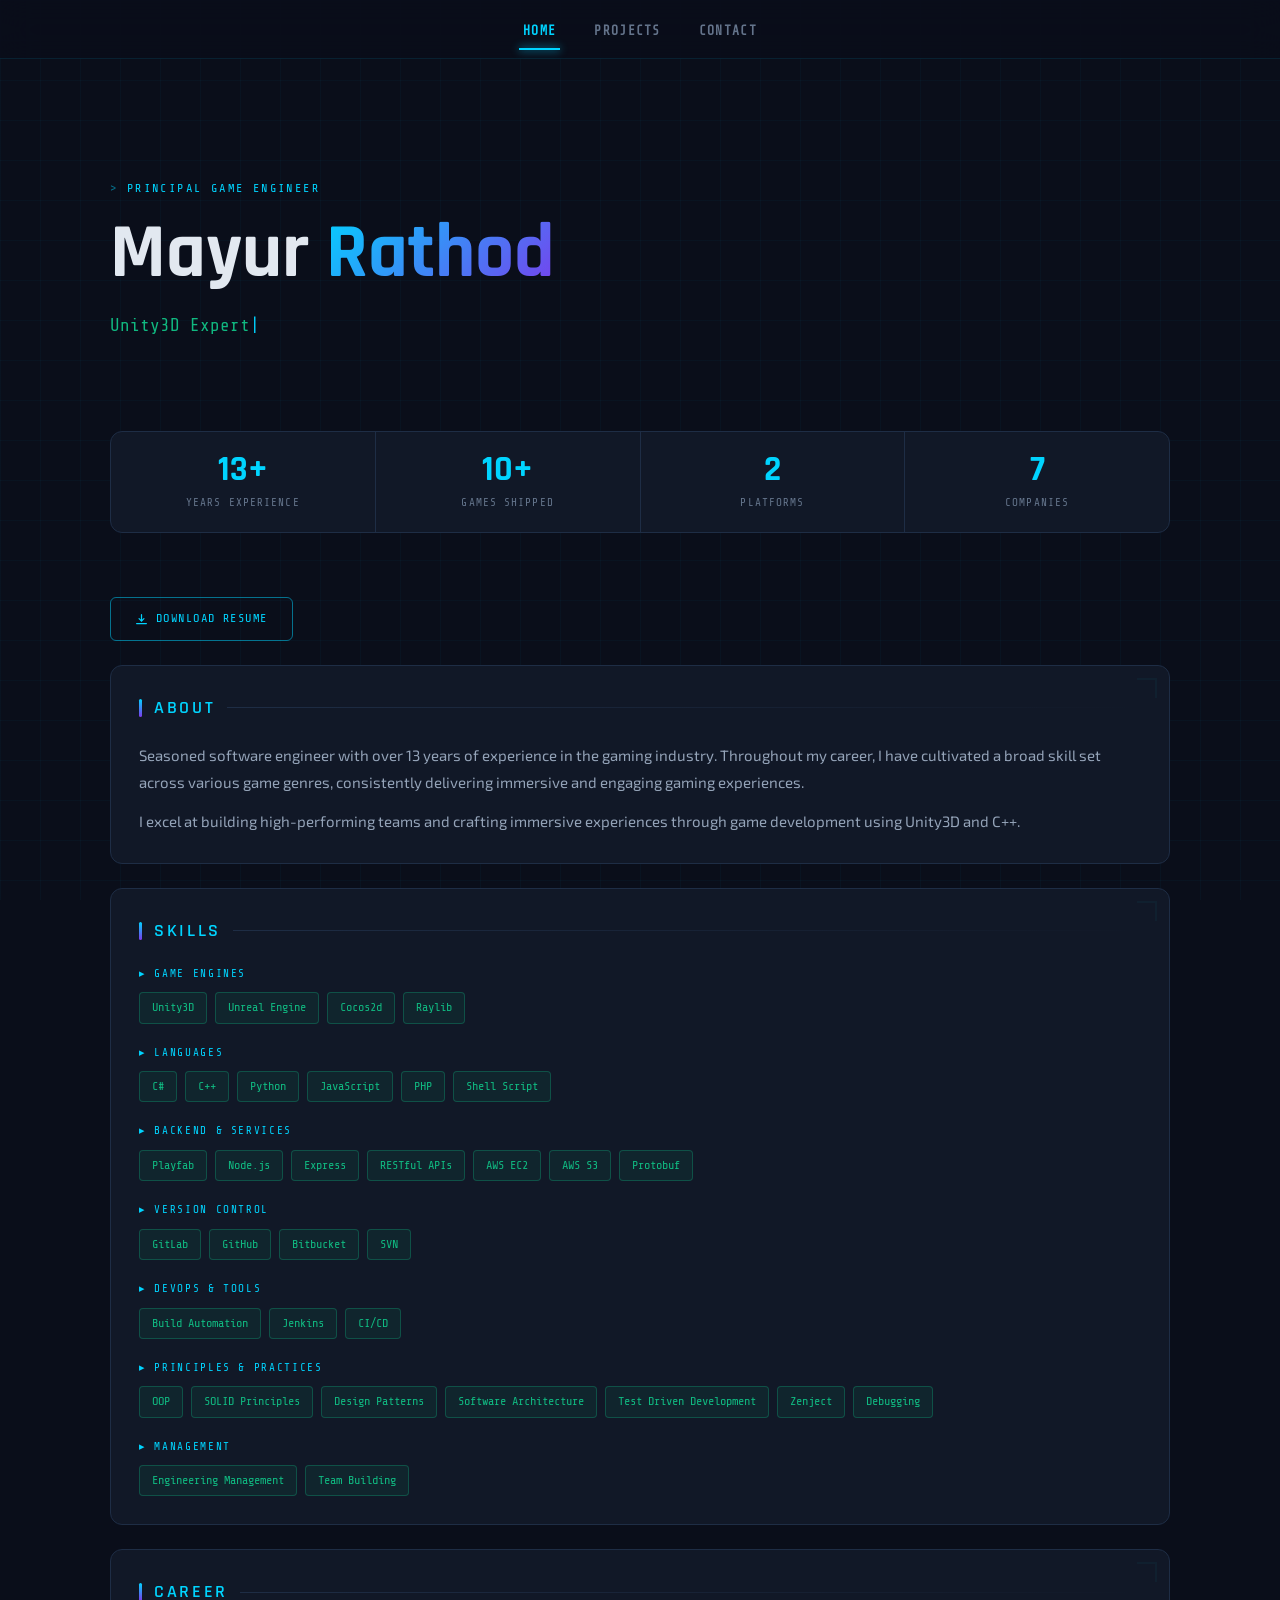
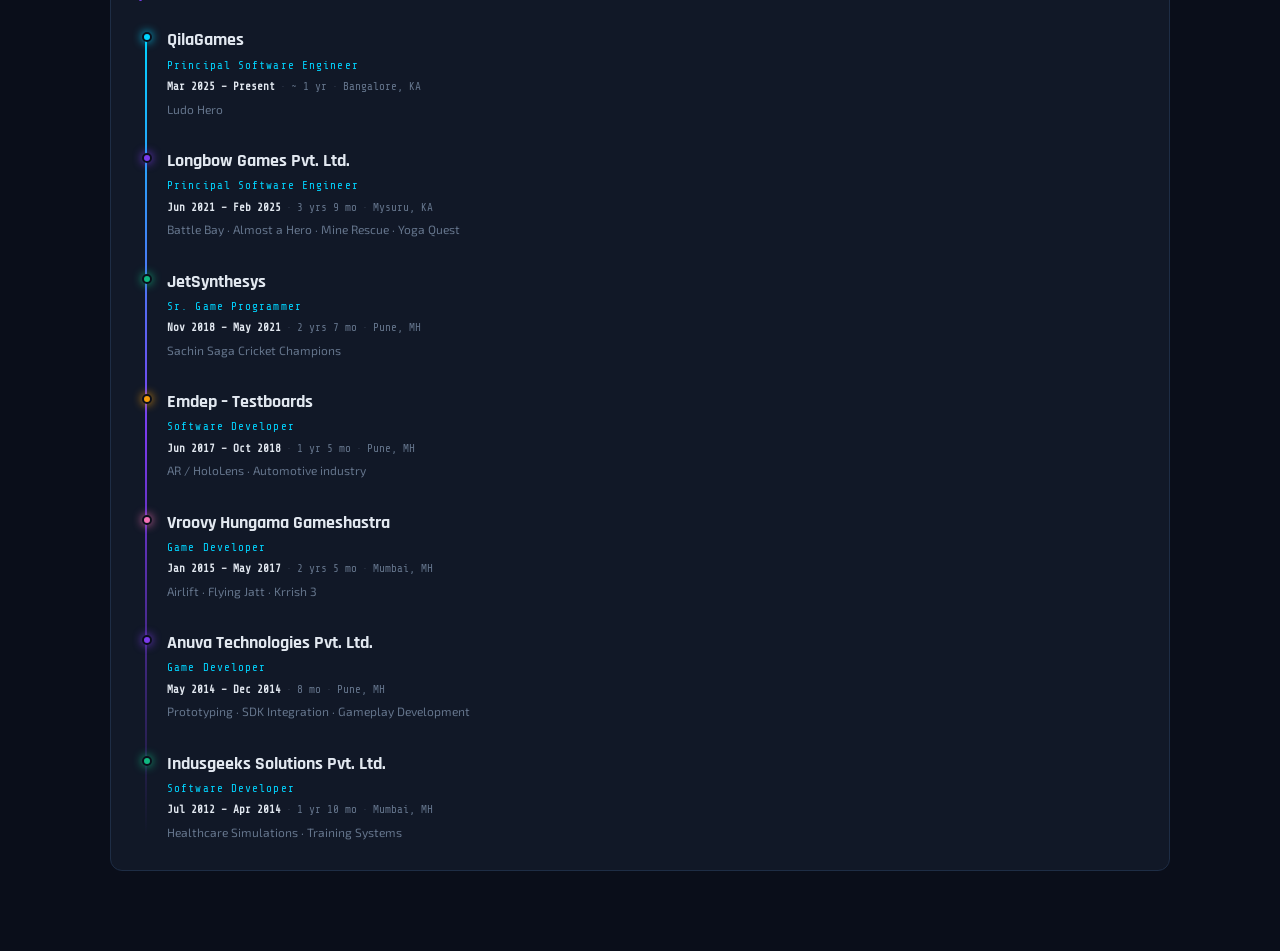
==== index.html @ dce6dfd7 "themes and data refactoring" ====
<!DOCTYPE html>
<html lang="en" data-theme="cyber">
<head>
  <meta charset="UTF-8" />
  <meta name="viewport" content="width=device-width, initial-scale=1.0"/>
  <title>Mayur Rathod | Principal Game Engineer</title>
  <link href="https://fonts.googleapis.com/css2?family=Share+Tech+Mono&family=Rajdhani:wght@400;500;600;700&family=Exo+2:wght@300;400;600&display=swap" rel="stylesheet">
  <link rel="stylesheet" href="fonts.css">
  <link rel="stylesheet" href="theme.css">
  <script>
    (function(){
      var t=localStorage.getItem('portfolio-theme')||'cyber';
      document.documentElement.setAttribute('data-theme',t);
    })();
  </script>

  <style>

    * { margin: 0; padding: 0; box-sizing: border-box; }

    body {
      font-family: var(--font-body);
      background: var(--bg);
      color: var(--text);
      line-height: 1.6;
      overflow-x: hidden;
    }

    /* GRID BACKGROUND */
    body::before {
      content: '';
      position: fixed;
      inset: 0;
      background-image:
        linear-gradient(rgba(0,212,255,0.03) 1px, transparent 1px),
        linear-gradient(90deg, rgba(0,212,255,0.03) 1px, transparent 1px);
      background-size: 40px 40px;
      pointer-events: none;
      z-index: 0;
    }

    /* NAVBAR */
    nav {
      display: flex;
      justify-content: center;
      align-items: center;
      padding: 16px 0;
      position: sticky;
      top: 0;
      z-index: 100;
      background: rgba(10, 14, 26, 0.85);
      backdrop-filter: blur(16px);
      -webkit-backdrop-filter: blur(16px);
      border-bottom: 1px solid rgba(0, 212, 255, 0.1);
    }

    nav ul {
      display: flex;
      gap: 30px;
      list-style: none;
      padding: 0;
      margin: 0;
    }

    nav a {
      position: relative;
      text-decoration: none;
      color: var(--muted);
      font-size: 13px;
      font-weight: 600;
      letter-spacing: 0.1em;
      text-transform: uppercase;
      padding: 6px 4px;
      font-family: var(--font-mono);
      transition: color 0.3s ease;
    }

    nav a::after {
      content: "";
      position: absolute;
      left: 0;
      bottom: -6px;
      width: 0%;
      height: 2px;
      background: var(--accent);
      box-shadow: 0 0 8px var(--accent);
      transition: width 0.3s ease;
    }

    nav a:hover::after, nav a.active::after { width: 100%; }
    nav a:hover, nav a.active { color: var(--accent); }

    /* CONTAINER */
    .container {
      max-width: 1100px;
      margin: auto;
      padding: 40px 20px 80px;
      position: relative;
      z-index: 1;
    }

    /* HERO */
    .hero {
      padding: 80px 0 20px;
    }

    .hero-tag {
      font-family: var(--font-mono);
      font-size: 12px;
      color: var(--accent);
      letter-spacing: 0.2em;
      text-transform: uppercase;
      margin-bottom: 16px;
      opacity: 0;
      animation: fadeUp 0.6s ease forwards 0.2s;
    }

    .hero-tag::before { content: '> '; opacity: 0.5; }

    .hero h1 {
      font-family: var(--font-display);
      font-size: clamp(2.8rem, 6vw, 5rem);
      font-weight: 700;
      line-height: 1.05;
      margin-bottom: 16px;
      opacity: 0;
      animation: fadeUp 0.6s ease forwards 0.4s;
    }

    .hero h1 span {
      background: linear-gradient(135deg, var(--accent), var(--accent2));
      -webkit-background-clip: text;
      -webkit-text-fill-color: transparent;
      background-clip: text;
    }

    .typing-container {
      font-family: var(--font-mono);
      font-size: 1.1rem;
      color: var(--accent3);
      margin-bottom: 32px;
      height: 28px;
      opacity: 0;
      animation: fadeUp 0.6s ease forwards 0.6s;
    }

    .typing-text::after {
      content: '|';
      animation: blink 0.7s infinite;
      color: var(--accent);
    }

    @keyframes blink { 0%,100%{opacity:1} 50%{opacity:0} }

    /* STATS ROW */
    .stats {
      display: flex;
      margin: 40px 0;
      opacity: 0;
      animation: fadeUp 0.6s ease forwards 0.8s;
      border: 1px solid var(--card-border);
      border-radius: 12px;
      overflow: hidden;
      background: var(--card);
    }

    .stat {
      flex: 1;
      padding: 20px 24px;
      text-align: center;
      border-right: 1px solid var(--card-border);
      transition: background 0.3s;
    }

    .stat:last-child { border-right: none; }
    .stat:hover { background: rgba(0,212,255,0.05); }

    .stat-number {
      font-family: var(--font-display);
      font-size: 2.2rem;
      font-weight: 700;
      color: var(--accent);
      line-height: 1;
      display: block;
    }

    .stat-label {
      font-size: 11px;
      color: var(--muted);
      text-transform: uppercase;
      letter-spacing: 0.1em;
      margin-top: 4px;
      font-family: var(--font-mono);
    }

    /* SECTION TITLE */
    .section-title {
      font-family: var(--font-display);
      font-size: 1.1rem;
      font-weight: 600;
      color: var(--accent);
      text-transform: uppercase;
      letter-spacing: 0.15em;
      margin-bottom: 20px;
      display: flex;
      align-items: center;
      gap: 12px;
    }

    .section-title::before {
      content: '';
      width: 3px;
      height: 18px;
      background: linear-gradient(to bottom, var(--accent), var(--accent2));
      border-radius: 2px;
      flex-shrink: 0;
    }

    .section-title::after {
      content: '';
      flex: 1;
      height: 1px;
      background: linear-gradient(to right, var(--card-border), transparent);
    }

    /* CARD */
    .card {
      background: var(--card);
      border: 1px solid var(--card-border);
      border-radius: 12px;
      padding: 28px;
      margin-top: 24px;
      position: relative;
      overflow: hidden;
      transition: border-color 0.3s, transform 0.3s;
      opacity: 0;
      animation: fadeUp 0.5s ease forwards;
    }

    .card:nth-child(1) { animation-delay: 0.9s; }
    .card:nth-child(2) { animation-delay: 1.0s; }
    .card:nth-child(3) { animation-delay: 1.1s; }
    .card:nth-child(4) { animation-delay: 1.2s; }

    .card::before {
      content: '';
      position: absolute;
      top: 0; left: 0; right: 0;
      height: 2px;
      background: linear-gradient(to right, var(--accent), var(--accent2), transparent);
      opacity: 0;
      transition: opacity 0.3s;
    }

    .card:hover { border-color: rgba(0,212,255,0.3); transform: translateY(-2px); }
    .card:hover::before { opacity: 1; }

    .card p { color: #94a3b8; font-size: 15px; line-height: 1.8; }
    .card p + p { margin-top: 12px; }

    /* CORNER DECORATION */
    .card-corner {
      position: absolute;
      top: 12px; right: 12px;
      width: 20px; height: 20px;
      border-top: 2px solid rgba(0,212,255,0.2);
      border-right: 2px solid rgba(0,212,255,0.2);
    }

    /* SKILL TAGS */
    .skill-group { margin-bottom: 20px; }
    .skill-group:last-child { margin-bottom: 0; }

    .skill-group-label {
      font-family: var(--font-mono);
      font-size: 11px;
      color: var(--accent);
      text-transform: uppercase;
      letter-spacing: 0.15em;
      margin-bottom: 10px;
    }

    .tags { display: flex; flex-wrap: wrap; gap: 8px; }

    .tag {
      font-family: var(--font-mono);
      font-size: 12px;
      padding: 5px 12px;
      border-radius: 4px;
      border: 1px solid;
      transition: all 0.2s;
      cursor: default;
    }

    .tag-engine, .tag-lang, .tag-backend, .tag-tool, .tag-mgmt {
      color: var(--accent3);
      border-color: color-mix(in srgb, var(--accent3) 30%, transparent);
      background: color-mix(in srgb, var(--accent3) 8%, transparent);
    }

    .tag-engine:hover, .tag-lang:hover, .tag-backend:hover, .tag-tool:hover, .tag-mgmt:hover {
      background: color-mix(in srgb, var(--accent3) 16%, transparent);
      box-shadow: 0 0 12px color-mix(in srgb, var(--accent3) 25%, transparent);
    }

    /* TIMELINE */
    .timeline { position: relative; padding-left: 28px; }

    .timeline::before {
      content: '';
      position: absolute;
      left: 6px; top: 8px; bottom: 8px;
      width: 2px;
      background: linear-gradient(to bottom, var(--accent), var(--accent2), transparent);
    }

    .timeline-item { position: relative; margin-bottom: 28px; }
    .timeline-item:last-child { margin-bottom: 0; }

    .timeline-dot {
      position: absolute;
      left: -25px; top: 6px;
      width: 10px; height: 10px;
      border-radius: 50%;
      background: var(--accent);
      box-shadow: 0 0 10px var(--accent);
      border: 2px solid var(--bg);
    }

    .timeline-item:nth-child(2) .timeline-dot { background: var(--accent2); box-shadow: 0 0 10px var(--accent2); }
    .timeline-item:nth-child(3) .timeline-dot { background: var(--accent3); box-shadow: 0 0 10px var(--accent3); }
    .timeline-item:nth-child(4) .timeline-dot { background: #f59e0b;        box-shadow: 0 0 10px #f59e0b; }
    .timeline-item:nth-child(5) .timeline-dot { background: #f472b6;        box-shadow: 0 0 10px #f472b6; }
    .timeline-item:nth-child(6) .timeline-dot { background: var(--accent2); box-shadow: 0 0 10px var(--accent2); }
    .timeline-item:nth-child(7) .timeline-dot { background: var(--accent3); box-shadow: 0 0 10px var(--accent3); }

    .timeline-company { font-family: var(--font-display); font-size: 1.1rem; font-weight: 700; color: var(--text); }
    .timeline-role    { font-family: var(--font-mono); font-size: 11px; color: var(--accent); letter-spacing: 0.1em; margin-top: 2px; }
    .timeline-period  { font-size: 12px; color: var(--muted); margin-top: 4px; }
    .timeline-meta    { display: flex; align-items: center; flex-wrap: wrap; gap: 5px; margin-top: 4px; font-family: var(--font-mono); font-size: 11px; }
    .timeline-dates   { color: var(--text); font-weight: 600; }
    .timeline-sep     { color: var(--muted); opacity: 0.4; }
    .timeline-duration { color: var(--muted); }

    /* RESUME BUTTON */
    .btn-resume {
      display: inline-flex;
      align-items: center;
      gap: 8px;
      margin-top: 24px;
      padding: 11px 24px;
      background: transparent;
      border: 1px solid rgba(0,212,255,0.5);
      color: var(--accent);
      font-family: var(--font-mono);
      font-size: 12px;
      letter-spacing: 0.12em;
      text-transform: uppercase;
      text-decoration: none;
      border-radius: 6px;
      transition: background 0.25s, box-shadow 0.25s, border-color 0.25s;
      opacity: 0;
      animation: fadeUp 0.6s ease forwards 1s;
    }
    .btn-resume:hover {
      background: rgba(0,212,255,0.1);
      border-color: var(--accent);
      box-shadow: 0 0 18px rgba(0,212,255,0.2);
    }
    .btn-resume svg { width: 13px; height: 13px; flex-shrink: 0; }

    /* ANIMATIONS */
    @keyframes fadeUp {
      from { opacity: 0; transform: translateY(20px); }
      to   { opacity: 1; transform: translateY(0); }
    }

    @media (max-width: 600px) {
      .stats { flex-direction: column; }
      .stat { border-right: none; border-bottom: 1px solid var(--card-border); }
      .stat:last-child { border-bottom: none; }
    }
  </style>
</head>

<body>

<nav>
  <ul>
    <li><a href="/" class="active">Home</a></li>
    <li><a href="projects.html">Projects</a></li>
    <li><a href="contact.html">Contact</a></li>
  </ul>
</nav>

<div class="container">

  <div class="hero">
    <div class="hero-tag">Principal Game Engineer</div>
    <h1>Mayur <span>Rathod</span></h1>
    <div class="typing-container">
      <span class="typing-text" id="typing"></span>
    </div>
  </div>

  <div class="stats">
    <div class="stat">
      <span class="stat-number">13+</span>
      <span class="stat-label">Years Experience</span>
    </div>
    <div class="stat">
      <span class="stat-number">10+</span>
      <span class="stat-label">Games Shipped</span>
    </div>
    <div class="stat">
      <span class="stat-number">2</span>
      <span class="stat-label">Platforms</span>
    </div>
    <div class="stat">
      <span class="stat-number">7</span>
      <span class="stat-label">Companies</span>
    </div>
  </div><!-- /.stats -->

  <a href="/resume.pdf" download="Mayur_Rathod_Resume.pdf" class="btn-resume">
    <svg viewBox="0 0 16 16" fill="none" stroke="currentColor" stroke-width="1.5" stroke-linecap="round" stroke-linejoin="round">
      <path d="M8 2v8M5 7l3 3 3-3M2 13h12"/>
    </svg>
    Download Resume
  </a>

  <div class="card">
    <div class="card-corner"></div>
    <div class="section-title">About</div>
    <p>Seasoned software engineer with over 13 years of experience in the gaming industry. Throughout my career, I have cultivated a broad skill set across various game genres, consistently delivering immersive and engaging gaming experiences.</p>
    <p>I excel at building high-performing teams and crafting immersive experiences through game development using Unity3D and C++.</p>
  </div>

  <div class="card">
    <div class="card-corner"></div>
    <div class="section-title">Skills</div>

    <div class="skill-group">
      <div class="skill-group-label">▸ Game Engines</div>
      <div class="tags">
        <span class="tag tag-engine">Unity3D</span>
        <span class="tag tag-engine">Unreal Engine</span>
        <span class="tag tag-engine">Cocos2d</span>
        <span class="tag tag-engine">Raylib</span>
      </div>
    </div>

    <div class="skill-group">
      <div class="skill-group-label">▸ Languages</div>
      <div class="tags">
        <span class="tag tag-lang">C#</span>
        <span class="tag tag-lang">C++</span>
        <span class="tag tag-lang">Python</span>
        <span class="tag tag-lang">JavaScript</span>
        <span class="tag tag-lang">PHP</span>
        <span class="tag tag-lang">Shell Script</span>
      </div>
    </div>

    <div class="skill-group">
      <div class="skill-group-label">▸ Backend &amp; Services</div>
      <div class="tags">
        <span class="tag tag-backend">Playfab</span>
        <span class="tag tag-backend">Node.js</span>
        <span class="tag tag-backend">Express</span>
        <span class="tag tag-backend">RESTful APIs</span>
        <span class="tag tag-backend">AWS EC2</span>
        <span class="tag tag-backend">AWS S3</span>
        <span class="tag tag-backend">Protobuf</span>
      </div>
    </div>

    <div class="skill-group">
      <div class="skill-group-label">▸ Version Control</div>
      <div class="tags">
        <span class="tag tag-backend">GitLab</span>
        <span class="tag tag-backend">GitHub</span>
        <span class="tag tag-backend">Bitbucket</span>
        <span class="tag tag-backend">SVN</span>
      </div>
    </div>

    <div class="skill-group">
      <div class="skill-group-label">▸ DevOps &amp; Tools</div>
      <div class="tags">
        <span class="tag tag-tool">Build Automation</span>
        <span class="tag tag-tool">Jenkins</span>
        <span class="tag tag-tool">CI/CD</span>
      </div>
    </div>
    
    <div class="skill-group">
        <div class="skill-group-label">▸ Principles &amp; Practices</div>
        <div class="tags">
        <span class="tag tag-lang">OOP</span>
        <span class="tag tag-lang">SOLID Principles</span>
        <span class="tag tag-lang">Design Patterns</span>
        <span class="tag tag-lang">Software Architecture</span>
        <span class="tag tag-lang">Test Driven Development</span>
        <span class="tag tag-lang">Zenject</span>
        <span class="tag tag-lang">Debugging</span>
      </div>
    </div>

    <div class="skill-group">
      <div class="skill-group-label">▸ Management</div>
      <div class="tags">
        <span class="tag tag-mgmt">Engineering Management</span>
        <span class="tag tag-mgmt">Team Building</span>
      </div>
    </div>
  </div>

  <div class="card">
    <div class="card-corner"></div>
    <div class="section-title">Career</div>
    <div class="timeline">

      <div class="timeline-item">
        <div class="timeline-dot"></div>
        <div class="timeline-company">QilaGames</div>
        <div class="timeline-role">Principal Software Engineer</div>
        <div class="timeline-meta"><span class="timeline-dates">Mar 2025 – Present</span><span class="timeline-sep">·</span><span class="timeline-duration">~ 1 yr</span><span class="timeline-sep">·</span><span class="timeline-duration">Bangalore, KA</span></div>
        <div class="timeline-period">Ludo Hero</div>
      </div>

      <div class="timeline-item">
        <div class="timeline-dot"></div>
        <div class="timeline-company">Longbow Games Pvt. Ltd.</div>
        <div class="timeline-role">Principal Software Engineer</div>
        <div class="timeline-meta"><span class="timeline-dates">Jun 2021 – Feb 2025</span><span class="timeline-sep">·</span><span class="timeline-duration">3 yrs 9 mo</span><span class="timeline-sep">·</span><span class="timeline-duration">Mysuru, KA</span></div>
        <div class="timeline-period">Battle Bay · Almost a Hero · Mine Rescue · Yoga Quest</div>
      </div>

      <div class="timeline-item">
        <div class="timeline-dot"></div>
        <div class="timeline-company">JetSynthesys</div>
        <div class="timeline-role">Sr. Game Programmer</div>
        <div class="timeline-meta"><span class="timeline-dates">Nov 2018 – May 2021</span><span class="timeline-sep">·</span><span class="timeline-duration">2 yrs 7 mo</span><span class="timeline-sep">·</span><span class="timeline-duration">Pune, MH</span></div>
        <div class="timeline-period">Sachin Saga Cricket Champions</div>
      </div>

      <div class="timeline-item">
        <div class="timeline-dot"></div>
        <div class="timeline-company">Emdep – Testboards</div>
        <div class="timeline-role">Software Developer</div>
        <div class="timeline-meta"><span class="timeline-dates">Jun 2017 – Oct 2018</span><span class="timeline-sep">·</span><span class="timeline-duration">1 yr 5 mo</span><span class="timeline-sep">·</span><span class="timeline-duration">Pune, MH</span></div>
        <div class="timeline-period">AR / HoloLens · Automotive industry</div>
      </div>

      <div class="timeline-item">
        <div class="timeline-dot"></div>
        <div class="timeline-company">Vroovy Hungama Gameshastra</div>
        <div class="timeline-role">Game Developer</div>
        <div class="timeline-meta"><span class="timeline-dates">Jan 2015 – May 2017</span><span class="timeline-sep">·</span><span class="timeline-duration">2 yrs 5 mo</span><span class="timeline-sep">·</span><span class="timeline-duration">Mumbai, MH</span></div>
        <div class="timeline-period">Airlift · Flying Jatt · Krrish 3</div>
      </div>

      <div class="timeline-item">
        <div class="timeline-dot"></div>
        <div class="timeline-company">Anuva Technologies Pvt. Ltd.</div>
        <div class="timeline-role">Game Developer</div>
        <div class="timeline-meta"><span class="timeline-dates">May 2014 – Dec 2014</span><span class="timeline-sep">·</span><span class="timeline-duration">8 mo</span><span class="timeline-sep">·</span><span class="timeline-duration">Pune, MH</span></div>
        <div class="timeline-period">Prototyping · SDK Integration · Gameplay Development</div>
      </div>

      <div class="timeline-item">
        <div class="timeline-dot"></div>
        <div class="timeline-company">Indusgeeks Solutions Pvt. Ltd.</div>
        <div class="timeline-role">Software Developer</div>
        <div class="timeline-meta"><span class="timeline-dates">Jul 2012 – Apr 2014</span><span class="timeline-sep">·</span><span class="timeline-duration">1 yr 10 mo</span><span class="timeline-sep">·</span><span class="timeline-duration">Mumbai, MH</span></div>
        <div class="timeline-period">Healthcare Simulations · Training Systems</div>
      </div>

    </div>
  </div>

</div>

<script>
  const phrases = [
    'Unity3D Expert',
    'Principal Game Engineer',
    '13+ Years in Gaming',
    'Team Builder & Architect',
    'CI/CD & Build Automation',
  ];

  let pi = 0, ci = 0, deleting = false;
  const el = document.getElementById('typing');

  function type() {
    const word = phrases[pi];
    if (!deleting) {
      el.textContent = word.slice(0, ++ci);
      if (ci === word.length) { deleting = true; setTimeout(type, 1800); return; }
    } else {
      el.textContent = word.slice(0, --ci);
      if (ci === 0) { deleting = false; pi = (pi + 1) % phrases.length; }
    }
    setTimeout(type, deleting ? 40 : 80);
  }
  type();
</script>
<script src="theme.js"></script>
</body>
</html>
---- fonts.css ----
/* ============================================================
   FONTS.CSS — Single source of truth for all fonts
   To change font: update "active" to another font id below
   To add a new font: add a new @font-option block
   ============================================================ */

/* ── ACTIVE FONT — change this id to switch ── */
/* @active-font: scifi */

/* ============================================================
   FONT OPTIONS — parsed by theme.js for the font switcher
   Each block defines one font combo available in the previewer
   Format (all fields required):
     @font-option-format
     id:      unique key used in localStorage
     name:    label shown in the switcher
     import:  full Google Fonts URL
     body:    --font-body value
     display: --font-display value
     mono:    --font-mono value
     @font-option-format-end
   ============================================================ */

/* @font-option-start
   id:      scifi
   name:    Sci-Fi / Techy
   import:  https://fonts.googleapis.com/css2?family=Share+Tech+Mono&family=Rajdhani:wght@400;500;600;700&family=Exo+2:wght@300;400;600&display=swap
   body:    'Exo 2', sans-serif
   display: 'Rajdhani', sans-serif
   mono:    'Share Tech Mono', monospace
   @font-option-end */

/* @font-option-start
   id:      modern
   name:    Clean / Modern
   import:  https://fonts.googleapis.com/css2?family=Fira+Code&family=Syne:wght@400;700;800&family=DM+Sans:wght@300;400;500&display=swap
   body:    'DM Sans', sans-serif
   display: 'Syne', sans-serif
   mono:    'Fira Code', monospace
   @font-option-end */

/* @font-option-start
   id:      bold
   name:    Bold / Editorial
   import:  https://fonts.googleapis.com/css2?family=JetBrains+Mono&family=Bebas+Neue&family=Barlow:wght@300;400;500&display=swap
   body:    'Barlow', sans-serif
   display: 'Bebas Neue', sans-serif
   mono:    'JetBrains Mono', monospace
   @font-option-end */

/* @font-option-start
   id:      elegant
   name:    Elegant / Minimal
   import:  https://fonts.googleapis.com/css2?family=Space+Mono&family=Cormorant+Garamond:wght@400;600;700&family=Inter:wght@300;400;500&display=swap
   body:    'Inter', sans-serif
   display: 'Cormorant Garamond', serif
   mono:    'Space Mono', monospace
   @font-option-end */

/* @font-option-start
   id:      gamedev
   name:    Game Dev Pro
   import:  https://fonts.googleapis.com/css2?family=Oxanium:wght@400;600;700&family=Outfit:wght@300;400;500&family=IBM+Plex+Mono:wght@400;500&display=swap
   body:    'Outfit', sans-serif
   display: 'Oxanium', sans-serif
   mono:    'IBM Plex Mono', monospace
   @font-option-end */

/* ── Active font applied here (matches @active-font above) ── */
@import url('https://fonts.googleapis.com/css2?family=Share+Tech+Mono&family=Rajdhani:wght@400;500;600;700&family=Exo+2:wght@300;400;600&display=swap');

:root {
  --font-body:    'Exo 2', sans-serif;
  --font-display: 'Rajdhani', sans-serif;
  --font-mono:    'Share Tech Mono', monospace;
}

body {
  font-family: var(--font-body);
}
---- theme.css ----
/* ============================================================
   THEME.CSS — Shared styles + color themes for all pages
   Change theme via the ⬡ THEME button (bottom-right corner)
   or set data-theme on <html>:
   Options: "cyber" | "ember" | "forest" | "void" | "aurora"
   ============================================================ */

/* ── CYBER (default — blue/cyan) ── */
:root,
[data-theme="cyber"] {
  --bg:           #0a0e1a;
  --card:         #111827;
  --card-border:  #1e2d45;
  --accent:       #00d4ff;
  --accent2:      #7c3aed;
  --accent3:      #10b981;
  --text:         #e2e8f0;
  --muted:        #64748b;
  --grid-color:   rgba(0,212,255,0.03);
  --nav-bg:       rgba(10,14,26,0.85);
  --nav-border:   rgba(0,212,255,0.1);
  --tag-engine-color:    #00d4ff;  --tag-engine-border:  rgba(0,212,255,0.3);    --tag-engine-bg:      rgba(0,212,255,0.06);   --tag-engine-hover:  rgba(0,212,255,0.15);   --tag-engine-glow:   rgba(0,212,255,0.2);
  --tag-lang-color:      #a78bfa;  --tag-lang-border:    rgba(167,139,250,0.3);  --tag-lang-bg:        rgba(167,139,250,0.06); --tag-lang-hover:    rgba(167,139,250,0.15); --tag-lang-glow:     rgba(167,139,250,0.2);
  --tag-backend-color:   #10b981;  --tag-backend-border: rgba(16,185,129,0.3);   --tag-backend-bg:     rgba(16,185,129,0.06);  --tag-backend-hover: rgba(16,185,129,0.15);  --tag-backend-glow:  rgba(16,185,129,0.2);
  --tag-tool-color:      #f59e0b;  --tag-tool-border:    rgba(245,158,11,0.3);   --tag-tool-bg:        rgba(245,158,11,0.06);  --tag-tool-hover:    rgba(245,158,11,0.15);  --tag-tool-glow:     rgba(245,158,11,0.2);
  --tag-mgmt-color:      #f472b6;  --tag-mgmt-border:    rgba(244,114,182,0.3);  --tag-mgmt-bg:        rgba(244,114,182,0.06); --tag-mgmt-hover:    rgba(244,114,182,0.15); --tag-mgmt-glow:     rgba(244,114,182,0.2);
  --badge-platform-color: #10b981; --badge-platform-border: rgba(16,185,129,0.3);  --badge-platform-bg: rgba(16,185,129,0.06);
  --badge-role-color:     #a78bfa; --badge-role-border:     rgba(167,139,250,0.3); --badge-role-bg:     rgba(167,139,250,0.06);
  --badge-company-color:  #f59e0b; --badge-company-border:  rgba(245,158,11,0.3);  --badge-company-bg:  rgba(245,158,11,0.06);
  --contact-phone-color:  #10b981; --contact-phone-border: rgba(16,185,129,0.5);  --contact-phone-bg: rgba(16,185,129,0.1);  --contact-phone-border-icon: rgba(16,185,129,0.2);
  --contact-email-color:  #00d4ff; --contact-email-border: rgba(0,212,255,0.5);   --contact-email-bg: rgba(0,212,255,0.1);   --contact-email-border-icon: rgba(0,212,255,0.2);
  --contact-li-color:     #a78bfa; --contact-li-border:    rgba(124,58,237,0.5);  --contact-li-bg:    rgba(124,58,237,0.1);  --contact-li-border-icon:    rgba(124,58,237,0.2);
}

/* ── EMBER (orange/red) ── */
[data-theme="ember"] {
  --bg:           #0f0a08;
  --card:         #1a1008;
  --card-border:  #3d1f0a;
  --accent:       #ff6b2b;
  --accent2:      #e11d48;
  --accent3:      #f59e0b;
  --text:         #f1e8e0;
  --muted:        #7c5c48;
  --grid-color:   rgba(255,107,43,0.03);
  --nav-bg:       rgba(15,10,8,0.85);
  --nav-border:   rgba(255,107,43,0.1);
  --tag-engine-color:    #ff6b2b;  --tag-engine-border:  rgba(255,107,43,0.3);   --tag-engine-bg:      rgba(255,107,43,0.06);  --tag-engine-hover:  rgba(255,107,43,0.15);  --tag-engine-glow:   rgba(255,107,43,0.2);
  --tag-lang-color:      #fb923c;  --tag-lang-border:    rgba(251,146,60,0.3);   --tag-lang-bg:        rgba(251,146,60,0.06);  --tag-lang-hover:    rgba(251,146,60,0.15);  --tag-lang-glow:     rgba(251,146,60,0.2);
  --tag-backend-color:   #f59e0b;  --tag-backend-border: rgba(245,158,11,0.3);   --tag-backend-bg:     rgba(245,158,11,0.06);  --tag-backend-hover: rgba(245,158,11,0.15);  --tag-backend-glow:  rgba(245,158,11,0.2);
  --tag-tool-color:      #e11d48;  --tag-tool-border:    rgba(225,29,72,0.3);    --tag-tool-bg:        rgba(225,29,72,0.06);   --tag-tool-hover:    rgba(225,29,72,0.15);   --tag-tool-glow:     rgba(225,29,72,0.2);
  --tag-mgmt-color:      #fbbf24;  --tag-mgmt-border:    rgba(251,191,36,0.3);   --tag-mgmt-bg:        rgba(251,191,36,0.06);  --tag-mgmt-hover:    rgba(251,191,36,0.15);  --tag-mgmt-glow:     rgba(251,191,36,0.2);
  --badge-platform-color: #f59e0b; --badge-platform-border: rgba(245,158,11,0.3);  --badge-platform-bg: rgba(245,158,11,0.06);
  --badge-role-color:     #fb923c; --badge-role-border:     rgba(251,146,60,0.3);  --badge-role-bg:     rgba(251,146,60,0.06);
  --badge-company-color:  #ff6b2b; --badge-company-border:  rgba(255,107,43,0.3);  --badge-company-bg:  rgba(255,107,43,0.06);
  --contact-phone-color:  #f59e0b; --contact-phone-border: rgba(245,158,11,0.5);  --contact-phone-bg: rgba(245,158,11,0.1);  --contact-phone-border-icon: rgba(245,158,11,0.2);
  --contact-email-color:  #ff6b2b; --contact-email-border: rgba(255,107,43,0.5);  --contact-email-bg: rgba(255,107,43,0.1);  --contact-email-border-icon: rgba(255,107,43,0.2);
  --contact-li-color:     #e11d48; --contact-li-border:    rgba(225,29,72,0.5);   --contact-li-bg:    rgba(225,29,72,0.1);   --contact-li-border-icon:    rgba(225,29,72,0.2);
}

/* ── FOREST (green) ── */
[data-theme="forest"] {
  --bg:           #050f0a;
  --card:         #0a1a10;
  --card-border:  #0f3020;
  --accent:       #00ff88;
  --accent2:      #00b4d8;
  --accent3:      #a3e635;
  --text:         #e0f2e9;
  --muted:        #4a7c5f;
  --grid-color:   rgba(0,255,136,0.03);
  --nav-bg:       rgba(5,15,10,0.85);
  --nav-border:   rgba(0,255,136,0.1);
  --tag-engine-color:    #00ff88;  --tag-engine-border:  rgba(0,255,136,0.3);   --tag-engine-bg:      rgba(0,255,136,0.06);  --tag-engine-hover:  rgba(0,255,136,0.15);  --tag-engine-glow:   rgba(0,255,136,0.2);
  --tag-lang-color:      #00b4d8;  --tag-lang-border:    rgba(0,180,216,0.3);   --tag-lang-bg:        rgba(0,180,216,0.06);  --tag-lang-hover:    rgba(0,180,216,0.15);  --tag-lang-glow:     rgba(0,180,216,0.2);
  --tag-backend-color:   #a3e635;  --tag-backend-border: rgba(163,230,53,0.3);  --tag-backend-bg:     rgba(163,230,53,0.06); --tag-backend-hover: rgba(163,230,53,0.15); --tag-backend-glow:  rgba(163,230,53,0.2);
  --tag-tool-color:      #34d399;  --tag-tool-border:    rgba(52,211,153,0.3);  --tag-tool-bg:        rgba(52,211,153,0.06); --tag-tool-hover:    rgba(52,211,153,0.15); --tag-tool-glow:     rgba(52,211,153,0.2);
  --tag-mgmt-color:      #6ee7b7;  --tag-mgmt-border:    rgba(110,231,183,0.3); --tag-mgmt-bg:        rgba(110,231,183,0.06);--tag-mgmt-hover:    rgba(110,231,183,0.15);--tag-mgmt-glow:     rgba(110,231,183,0.2);
  --badge-platform-color: #a3e635; --badge-platform-border: rgba(163,230,53,0.3);  --badge-platform-bg: rgba(163,230,53,0.06);
  --badge-role-color:     #00b4d8; --badge-role-border:     rgba(0,180,216,0.3);   --badge-role-bg:     rgba(0,180,216,0.06);
  --badge-company-color:  #00ff88; --badge-company-border:  rgba(0,255,136,0.3);   --badge-company-bg:  rgba(0,255,136,0.06);
  --contact-phone-color:  #a3e635; --contact-phone-border: rgba(163,230,53,0.5);  --contact-phone-bg: rgba(163,230,53,0.1);  --contact-phone-border-icon: rgba(163,230,53,0.2);
  --contact-email-color:  #00ff88; --contact-email-border: rgba(0,255,136,0.5);   --contact-email-bg: rgba(0,255,136,0.1);   --contact-email-border-icon: rgba(0,255,136,0.2);
  --contact-li-color:     #00b4d8; --contact-li-border:    rgba(0,180,216,0.5);   --contact-li-bg:    rgba(0,180,216,0.1);   --contact-li-border-icon:    rgba(0,180,216,0.2);
}

/* ── VOID (purple/pink) ── */
[data-theme="void"] {
  --bg:           #08050f;
  --card:         #110a1f;
  --card-border:  #2a1550;
  --accent:       #a855f7;
  --accent2:      #ec4899;
  --accent3:      #818cf8;
  --text:         #ede9fe;
  --muted:        #6b4f8a;
  --grid-color:   rgba(168,85,247,0.03);
  --nav-bg:       rgba(8,5,15,0.85);
  --nav-border:   rgba(168,85,247,0.1);
  --tag-engine-color:    #a855f7;  --tag-engine-border:  rgba(168,85,247,0.3);  --tag-engine-bg:      rgba(168,85,247,0.06); --tag-engine-hover:  rgba(168,85,247,0.15); --tag-engine-glow:   rgba(168,85,247,0.2);
  --tag-lang-color:      #ec4899;  --tag-lang-border:    rgba(236,72,153,0.3);  --tag-lang-bg:        rgba(236,72,153,0.06); --tag-lang-hover:    rgba(236,72,153,0.15); --tag-lang-glow:     rgba(236,72,153,0.2);
  --tag-backend-color:   #818cf8;  --tag-backend-border: rgba(129,140,248,0.3); --tag-backend-bg:     rgba(129,140,248,0.06);--tag-backend-hover: rgba(129,140,248,0.15);--tag-backend-glow:  rgba(129,140,248,0.2);
  --tag-tool-color:      #c084fc;  --tag-tool-border:    rgba(192,132,252,0.3); --tag-tool-bg:        rgba(192,132,252,0.06);--tag-tool-hover:    rgba(192,132,252,0.15);--tag-tool-glow:     rgba(192,132,252,0.2);
  --tag-mgmt-color:      #f0abfc;  --tag-mgmt-border:    rgba(240,171,252,0.3); --tag-mgmt-bg:        rgba(240,171,252,0.06);--tag-mgmt-hover:    rgba(240,171,252,0.15);--tag-mgmt-glow:     rgba(240,171,252,0.2);
  --badge-platform-color: #818cf8; --badge-platform-border: rgba(129,140,248,0.3); --badge-platform-bg: rgba(129,140,248,0.06);
  --badge-role-color:     #ec4899; --badge-role-border:     rgba(236,72,153,0.3);  --badge-role-bg:     rgba(236,72,153,0.06);
  --badge-company-color:  #a855f7; --badge-company-border:  rgba(168,85,247,0.3);  --badge-company-bg:  rgba(168,85,247,0.06);
  --contact-phone-color:  #818cf8; --contact-phone-border: rgba(129,140,248,0.5); --contact-phone-bg: rgba(129,140,248,0.1); --contact-phone-border-icon: rgba(129,140,248,0.2);
  --contact-email-color:  #a855f7; --contact-email-border: rgba(168,85,247,0.5);  --contact-email-bg: rgba(168,85,247,0.1);  --contact-email-border-icon: rgba(168,85,247,0.2);
  --contact-li-color:     #ec4899; --contact-li-border:    rgba(236,72,153,0.5);  --contact-li-bg:    rgba(236,72,153,0.1);  --contact-li-border-icon:    rgba(236,72,153,0.2);
}

/* ── AURORA (teal/pink) ── */
[data-theme="aurora"] {
  --bg:           #050d12;
  --card:         #0a1520;
  --card-border:  #0f2535;
  --accent:       #2dd4bf;
  --accent2:      #f472b6;
  --accent3:      #34d399;
  --text:         #e0f7f4;
  --muted:        #3d6e6a;
  --grid-color:   rgba(45,212,191,0.03);
  --nav-bg:       rgba(5,13,18,0.85);
  --nav-border:   rgba(45,212,191,0.1);
  --tag-engine-color:    #2dd4bf;  --tag-engine-border:  rgba(45,212,191,0.3);  --tag-engine-bg:      rgba(45,212,191,0.06); --tag-engine-hover:  rgba(45,212,191,0.15); --tag-engine-glow:   rgba(45,212,191,0.2);
  --tag-lang-color:      #f472b6;  --tag-lang-border:    rgba(244,114,182,0.3); --tag-lang-bg:        rgba(244,114,182,0.06);--tag-lang-hover:    rgba(244,114,182,0.15);--tag-lang-glow:     rgba(244,114,182,0.2);
  --tag-backend-color:   #34d399;  --tag-backend-border: rgba(52,211,153,0.3);  --tag-backend-bg:     rgba(52,211,153,0.06); --tag-backend-hover: rgba(52,211,153,0.15); --tag-backend-glow:  rgba(52,211,153,0.2);
  --tag-tool-color:      #67e8f9;  --tag-tool-border:    rgba(103,232,249,0.3); --tag-tool-bg:        rgba(103,232,249,0.06);--tag-tool-hover:    rgba(103,232,249,0.15);--tag-tool-glow:     rgba(103,232,249,0.2);
  --tag-mgmt-color:      #a78bfa;  --tag-mgmt-border:    rgba(167,139,250,0.3); --tag-mgmt-bg:        rgba(167,139,250,0.06);--tag-mgmt-hover:    rgba(167,139,250,0.15);--tag-mgmt-glow:     rgba(167,139,250,0.2);
  --badge-platform-color: #34d399; --badge-platform-border: rgba(52,211,153,0.3);   --badge-platform-bg: rgba(52,211,153,0.06);
  --badge-role-color:     #f472b6; --badge-role-border:     rgba(244,114,182,0.3);  --badge-role-bg:     rgba(244,114,182,0.06);
  --badge-company-color:  #2dd4bf; --badge-company-border:  rgba(45,212,191,0.3);   --badge-company-bg:  rgba(45,212,191,0.06);
  --contact-phone-color:  #34d399; --contact-phone-border: rgba(52,211,153,0.5);   --contact-phone-bg: rgba(52,211,153,0.1);   --contact-phone-border-icon: rgba(52,211,153,0.2);
  --contact-email-color:  #2dd4bf; --contact-email-border: rgba(45,212,191,0.5);   --contact-email-bg: rgba(45,212,191,0.1);   --contact-email-border-icon: rgba(45,212,191,0.2);
  --contact-li-color:     #f472b6; --contact-li-border:    rgba(244,114,182,0.5);  --contact-li-bg:    rgba(244,114,182,0.1);  --contact-li-border-icon:    rgba(244,114,182,0.2);
}


/* ── NEON TOKYO (hot pink / cyan / yellow) ── */
[data-theme="tokyo"] {
  --bg:           #0d0d1a;
  --card:         #13131f;
  --card-border:  #2a1535;
  --accent:       #ff2d78;
  --accent2:      #00f5ff;
  --accent3:      #ffe600;
  --text:         #f0e6ff;
  --muted:        #6b5b7b;
  --grid-color:   rgba(255,45,120,0.03);
  --nav-bg:       rgba(13,13,26,0.85);
  --nav-border:   rgba(255,45,120,0.1);
  --tag-engine-color:    #ff2d78;  --tag-engine-border:  rgba(255,45,120,0.3);   --tag-engine-bg:      rgba(255,45,120,0.06);  --tag-engine-hover:  rgba(255,45,120,0.15);  --tag-engine-glow:   rgba(255,45,120,0.2);
  --tag-lang-color:      #00f5ff;  --tag-lang-border:    rgba(0,245,255,0.3);    --tag-lang-bg:        rgba(0,245,255,0.06);   --tag-lang-hover:    rgba(0,245,255,0.15);   --tag-lang-glow:     rgba(0,245,255,0.2);
  --tag-backend-color:   #ffe600;  --tag-backend-border: rgba(255,230,0,0.3);    --tag-backend-bg:     rgba(255,230,0,0.06);   --tag-backend-hover: rgba(255,230,0,0.15);   --tag-backend-glow:  rgba(255,230,0,0.2);
  --tag-tool-color:      #ff2d78;  --tag-tool-border:    rgba(255,45,120,0.25);  --tag-tool-bg:        rgba(255,45,120,0.05);  --tag-tool-hover:    rgba(255,45,120,0.12);  --tag-tool-glow:     rgba(255,45,120,0.2);
  --tag-mgmt-color:      #ffe600;  --tag-mgmt-border:    rgba(255,230,0,0.25);   --tag-mgmt-bg:        rgba(255,230,0,0.05);   --tag-mgmt-hover:    rgba(255,230,0,0.12);   --tag-mgmt-glow:     rgba(255,230,0,0.2);
  --badge-platform-color: #ffe600; --badge-platform-border: rgba(255,230,0,0.3);   --badge-platform-bg: rgba(255,230,0,0.06);
  --badge-role-color:     #00f5ff; --badge-role-border:     rgba(0,245,255,0.3);   --badge-role-bg:     rgba(0,245,255,0.06);
  --badge-company-color:  #ff2d78; --badge-company-border:  rgba(255,45,120,0.3);  --badge-company-bg:  rgba(255,45,120,0.06);
  --contact-phone-color:  #ffe600; --contact-phone-border: rgba(255,230,0,0.5);   --contact-phone-bg: rgba(255,230,0,0.1);   --contact-phone-border-icon: rgba(255,230,0,0.2);
  --contact-email-color:  #ff2d78; --contact-email-border: rgba(255,45,120,0.5);  --contact-email-bg: rgba(255,45,120,0.1);  --contact-email-border-icon: rgba(255,45,120,0.2);
  --contact-li-color:     #00f5ff; --contact-li-border:    rgba(0,245,255,0.5);   --contact-li-bg:    rgba(0,245,255,0.1);   --contact-li-border-icon:    rgba(0,245,255,0.2);
}

/* ── SLATE (indigo / sky / emerald) ── */
[data-theme="slate"] {
  --bg:           #0f1117;
  --card:         #1a1d27;
  --card-border:  #252836;
  --accent:       #6366f1;
  --accent2:      #38bdf8;
  --accent3:      #34d399;
  --text:         #e2e8f0;
  --muted:        #64748b;
  --grid-color:   rgba(99,102,241,0.03);
  --nav-bg:       rgba(15,17,23,0.85);
  --nav-border:   rgba(99,102,241,0.1);
  --tag-engine-color:    #6366f1;  --tag-engine-border:  rgba(99,102,241,0.3);   --tag-engine-bg:      rgba(99,102,241,0.06);  --tag-engine-hover:  rgba(99,102,241,0.15);  --tag-engine-glow:   rgba(99,102,241,0.2);
  --tag-lang-color:      #38bdf8;  --tag-lang-border:    rgba(56,189,248,0.3);   --tag-lang-bg:        rgba(56,189,248,0.06);  --tag-lang-hover:    rgba(56,189,248,0.15);  --tag-lang-glow:     rgba(56,189,248,0.2);
  --tag-backend-color:   #34d399;  --tag-backend-border: rgba(52,211,153,0.3);   --tag-backend-bg:     rgba(52,211,153,0.06);  --tag-backend-hover: rgba(52,211,153,0.15);  --tag-backend-glow:  rgba(52,211,153,0.2);
  --tag-tool-color:      #6366f1;  --tag-tool-border:    rgba(99,102,241,0.25);  --tag-tool-bg:        rgba(99,102,241,0.05);  --tag-tool-hover:    rgba(99,102,241,0.12);  --tag-tool-glow:     rgba(99,102,241,0.2);
  --tag-mgmt-color:      #34d399;  --tag-mgmt-border:    rgba(52,211,153,0.25);  --tag-mgmt-bg:        rgba(52,211,153,0.05);  --tag-mgmt-hover:    rgba(52,211,153,0.12);  --tag-mgmt-glow:     rgba(52,211,153,0.2);
  --badge-platform-color: #34d399; --badge-platform-border: rgba(52,211,153,0.3);  --badge-platform-bg: rgba(52,211,153,0.06);
  --badge-role-color:     #38bdf8; --badge-role-border:     rgba(56,189,248,0.3);  --badge-role-bg:     rgba(56,189,248,0.06);
  --badge-company-color:  #6366f1; --badge-company-border:  rgba(99,102,241,0.3);  --badge-company-bg:  rgba(99,102,241,0.06);
  --contact-phone-color:  #34d399; --contact-phone-border: rgba(52,211,153,0.5);  --contact-phone-bg: rgba(52,211,153,0.1);  --contact-phone-border-icon: rgba(52,211,153,0.2);
  --contact-email-color:  #6366f1; --contact-email-border: rgba(99,102,241,0.5);  --contact-email-bg: rgba(99,102,241,0.1);  --contact-email-border-icon: rgba(99,102,241,0.2);
  --contact-li-color:     #38bdf8; --contact-li-border:    rgba(56,189,248,0.5);  --contact-li-bg:    rgba(56,189,248,0.1);  --contact-li-border-icon:    rgba(56,189,248,0.2);
}

/* ── GOLD (amber / red / teal) ── */
[data-theme="gold"] {
  --bg:           #0c0a00;
  --card:         #171200;
  --card-border:  #332800;
  --accent:       #f5a623;
  --accent2:      #e8453c;
  --accent3:      #00d4b1;
  --text:         #fef9e7;
  --muted:        #7a6a3a;
  --grid-color:   rgba(245,166,35,0.03);
  --nav-bg:       rgba(12,10,0,0.85);
  --nav-border:   rgba(245,166,35,0.1);
  --tag-engine-color:    #f5a623;  --tag-engine-border:  rgba(245,166,35,0.3);   --tag-engine-bg:      rgba(245,166,35,0.06);  --tag-engine-hover:  rgba(245,166,35,0.15);  --tag-engine-glow:   rgba(245,166,35,0.2);
  --tag-lang-color:      #e8453c;  --tag-lang-border:    rgba(232,69,60,0.3);    --tag-lang-bg:        rgba(232,69,60,0.06);   --tag-lang-hover:    rgba(232,69,60,0.15);   --tag-lang-glow:     rgba(232,69,60,0.2);
  --tag-backend-color:   #00d4b1;  --tag-backend-border: rgba(0,212,177,0.3);    --tag-backend-bg:     rgba(0,212,177,0.06);   --tag-backend-hover: rgba(0,212,177,0.15);   --tag-backend-glow:  rgba(0,212,177,0.2);
  --tag-tool-color:      #f5a623;  --tag-tool-border:    rgba(245,166,35,0.25);  --tag-tool-bg:        rgba(245,166,35,0.05);  --tag-tool-hover:    rgba(245,166,35,0.12);  --tag-tool-glow:     rgba(245,166,35,0.2);
  --tag-mgmt-color:      #00d4b1;  --tag-mgmt-border:    rgba(0,212,177,0.25);   --tag-mgmt-bg:        rgba(0,212,177,0.05);   --tag-mgmt-hover:    rgba(0,212,177,0.12);   --tag-mgmt-glow:     rgba(0,212,177,0.2);
  --badge-platform-color: #00d4b1; --badge-platform-border: rgba(0,212,177,0.3);   --badge-platform-bg: rgba(0,212,177,0.06);
  --badge-role-color:     #e8453c; --badge-role-border:     rgba(232,69,60,0.3);   --badge-role-bg:     rgba(232,69,60,0.06);
  --badge-company-color:  #f5a623; --badge-company-border:  rgba(245,166,35,0.3);  --badge-company-bg:  rgba(245,166,35,0.06);
  --contact-phone-color:  #00d4b1; --contact-phone-border: rgba(0,212,177,0.5);   --contact-phone-bg: rgba(0,212,177,0.1);   --contact-phone-border-icon: rgba(0,212,177,0.2);
  --contact-email-color:  #f5a623; --contact-email-border: rgba(245,166,35,0.5);  --contact-email-bg: rgba(245,166,35,0.1);  --contact-email-border-icon: rgba(245,166,35,0.2);
  --contact-li-color:     #e8453c; --contact-li-border:    rgba(232,69,60,0.5);   --contact-li-bg:    rgba(232,69,60,0.1);   --contact-li-border-icon:    rgba(232,69,60,0.2);
}

/* ── ARCTIC (ice blue / frost / mint) ── */
[data-theme="arctic"] {
  --bg:           #060d14;
  --card:         #0c1824;
  --card-border:  #152535;
  --accent:       #7dd3fc;
  --accent2:      #a5f3fc;
  --accent3:      #6ee7b7;
  --text:         #e8f4fd;
  --muted:        #4a7090;
  --grid-color:   rgba(125,211,252,0.03);
  --nav-bg:       rgba(6,13,20,0.85);
  --nav-border:   rgba(125,211,252,0.1);
  --tag-engine-color:    #7dd3fc;  --tag-engine-border:  rgba(125,211,252,0.3);  --tag-engine-bg:      rgba(125,211,252,0.06); --tag-engine-hover:  rgba(125,211,252,0.15); --tag-engine-glow:   rgba(125,211,252,0.2);
  --tag-lang-color:      #a5f3fc;  --tag-lang-border:    rgba(165,243,252,0.3);  --tag-lang-bg:        rgba(165,243,252,0.06); --tag-lang-hover:    rgba(165,243,252,0.15); --tag-lang-glow:     rgba(165,243,252,0.2);
  --tag-backend-color:   #6ee7b7;  --tag-backend-border: rgba(110,231,183,0.3);  --tag-backend-bg:     rgba(110,231,183,0.06); --tag-backend-hover: rgba(110,231,183,0.15); --tag-backend-glow:  rgba(110,231,183,0.2);
  --tag-tool-color:      #7dd3fc;  --tag-tool-border:    rgba(125,211,252,0.25); --tag-tool-bg:        rgba(125,211,252,0.05); --tag-tool-hover:    rgba(125,211,252,0.12); --tag-tool-glow:     rgba(125,211,252,0.2);
  --tag-mgmt-color:      #6ee7b7;  --tag-mgmt-border:    rgba(110,231,183,0.25); --tag-mgmt-bg:        rgba(110,231,183,0.05); --tag-mgmt-hover:    rgba(110,231,183,0.12); --tag-mgmt-glow:     rgba(110,231,183,0.2);
  --badge-platform-color: #6ee7b7; --badge-platform-border: rgba(110,231,183,0.3);  --badge-platform-bg: rgba(110,231,183,0.06);
  --badge-role-color:     #a5f3fc; --badge-role-border:     rgba(165,243,252,0.3);  --badge-role-bg:     rgba(165,243,252,0.06);
  --badge-company-color:  #7dd3fc; --badge-company-border:  rgba(125,211,252,0.3);  --badge-company-bg:  rgba(125,211,252,0.06);
  --contact-phone-color:  #6ee7b7; --contact-phone-border: rgba(110,231,183,0.5);  --contact-phone-bg: rgba(110,231,183,0.1);  --contact-phone-border-icon: rgba(110,231,183,0.2);
  --contact-email-color:  #7dd3fc; --contact-email-border: rgba(125,211,252,0.5);  --contact-email-bg: rgba(125,211,252,0.1);  --contact-email-border-icon: rgba(125,211,252,0.2);
  --contact-li-color:     #a5f3fc; --contact-li-border:    rgba(165,243,252,0.5);  --contact-li-bg:    rgba(165,243,252,0.1);  --contact-li-border-icon:    rgba(165,243,252,0.2);
}

/* ── CRIMSON (rose / orange / amber) ── */
[data-theme="crimson"] {
  --bg:           #0f0508;
  --card:         #1a080d;
  --card-border:  #3a1020;
  --accent:       #f43f5e;
  --accent2:      #fb923c;
  --accent3:      #fbbf24;
  --text:         #fef2f2;
  --muted:        #7a4050;
  --grid-color:   rgba(244,63,94,0.03);
  --nav-bg:       rgba(15,5,8,0.85);
  --nav-border:   rgba(244,63,94,0.1);
  --tag-engine-color:    #f43f5e;  --tag-engine-border:  rgba(244,63,94,0.3);    --tag-engine-bg:      rgba(244,63,94,0.06);   --tag-engine-hover:  rgba(244,63,94,0.15);   --tag-engine-glow:   rgba(244,63,94,0.2);
  --tag-lang-color:      #fb923c;  --tag-lang-border:    rgba(251,146,60,0.3);   --tag-lang-bg:        rgba(251,146,60,0.06);  --tag-lang-hover:    rgba(251,146,60,0.15);  --tag-lang-glow:     rgba(251,146,60,0.2);
  --tag-backend-color:   #fbbf24;  --tag-backend-border: rgba(251,191,36,0.3);   --tag-backend-bg:     rgba(251,191,36,0.06);  --tag-backend-hover: rgba(251,191,36,0.15);  --tag-backend-glow:  rgba(251,191,36,0.2);
  --tag-tool-color:      #f43f5e;  --tag-tool-border:    rgba(244,63,94,0.25);   --tag-tool-bg:        rgba(244,63,94,0.05);   --tag-tool-hover:    rgba(244,63,94,0.12);   --tag-tool-glow:     rgba(244,63,94,0.2);
  --tag-mgmt-color:      #fbbf24;  --tag-mgmt-border:    rgba(251,191,36,0.25);  --tag-mgmt-bg:        rgba(251,191,36,0.05);  --tag-mgmt-hover:    rgba(251,191,36,0.12);  --tag-mgmt-glow:     rgba(251,191,36,0.2);
  --badge-platform-color: #fbbf24; --badge-platform-border: rgba(251,191,36,0.3);  --badge-platform-bg: rgba(251,191,36,0.06);
  --badge-role-color:     #fb923c; --badge-role-border:     rgba(251,146,60,0.3);  --badge-role-bg:     rgba(251,146,60,0.06);
  --badge-company-color:  #f43f5e; --badge-company-border:  rgba(244,63,94,0.3);   --badge-company-bg:  rgba(244,63,94,0.06);
  --contact-phone-color:  #fbbf24; --contact-phone-border: rgba(251,191,36,0.5);  --contact-phone-bg: rgba(251,191,36,0.1);  --contact-phone-border-icon: rgba(251,191,36,0.2);
  --contact-email-color:  #f43f5e; --contact-email-border: rgba(244,63,94,0.5);   --contact-email-bg: rgba(244,63,94,0.1);   --contact-email-border-icon: rgba(244,63,94,0.2);
  --contact-li-color:     #fb923c; --contact-li-border:    rgba(251,146,60,0.5);  --contact-li-bg:    rgba(251,146,60,0.1);  --contact-li-border-icon:    rgba(251,146,60,0.2);
}
/* ============================================================
   SHARED BASE STYLES
   ============================================================ */

* { margin: 0; padding: 0; box-sizing: border-box; }

body {
  font-family: 'Exo 2', sans-serif;
  background: var(--bg);
  color: var(--text);
  overflow-x: hidden;
  line-height: 1.6;
}

body::before {
  content: '';
  position: fixed;
  inset: 0;
  background-image:
    linear-gradient(var(--grid-color) 1px, transparent 1px),
    linear-gradient(90deg, var(--grid-color) 1px, transparent 1px);
  background-size: 40px 40px;
  pointer-events: none;
  z-index: 0;
}

nav {
  display: flex;
  justify-content: center;
  align-items: center;
  padding: 16px 0;
  position: sticky;
  top: 0;
  z-index: 100;
  background: var(--nav-bg);
  backdrop-filter: blur(16px);
  -webkit-backdrop-filter: blur(16px);
  border-bottom: 1px solid var(--nav-border);
}

nav ul { display: flex; gap: 30px; list-style: none; padding: 0; margin: 0; }

nav a {
  position: relative;
  text-decoration: none;
  color: var(--muted);
  font-size: 13px;
  font-weight: 600;
  letter-spacing: 0.1em;
  text-transform: uppercase;
  padding: 6px 4px;
  font-family: 'Share Tech Mono', monospace;
  transition: color 0.3s ease;
}

nav a::after {
  content: "";
  position: absolute;
  left: 0; bottom: -6px;
  width: 0%; height: 2px;
  background: var(--accent);
  box-shadow: 0 0 8px var(--accent);
  transition: width 0.3s ease;
}

nav a:hover::after, nav a.active::after { width: 100%; }
nav a:hover, nav a.active { color: var(--accent); }

.section-title {
  font-family: 'Rajdhani', sans-serif;
  font-size: 1.1rem;
  font-weight: 600;
  color: var(--accent);
  text-transform: uppercase;
  letter-spacing: 0.15em;
  margin-bottom: 20px;
  display: flex;
  align-items: center;
  gap: 12px;
}

.section-title::before {
  content: '';
  width: 3px; height: 18px;
  background: linear-gradient(to bottom, var(--accent), var(--accent2));
  border-radius: 2px;
  flex-shrink: 0;
}

.section-title::after {
  content: '';
  flex: 1; height: 1px;
  background: linear-gradient(to right, var(--card-border), transparent);
}

.card {
  background: var(--card);
  border: 1px solid var(--card-border);
  border-radius: 12px;
  position: relative;
  overflow: hidden;
  transition: border-color 0.3s, transform 0.3s;
}

.card::before {
  content: '';
  position: absolute;
  top: 0; left: 0; right: 0;
  height: 2px;
  background: linear-gradient(to right, var(--accent), var(--accent2), transparent);
  opacity: 0;
  transition: opacity 0.3s;
}

.card:hover::before { opacity: 1; }

.card-corner {
  position: absolute;
  top: 12px; right: 12px;
  width: 20px; height: 20px;
  border-top: 2px solid var(--accent);
  border-right: 2px solid var(--accent);
  opacity: 0.2;
}

.page-tag {
  font-family: 'Share Tech Mono', monospace;
  font-size: 12px;
  color: var(--accent);
  letter-spacing: 0.2em;
  text-transform: uppercase;
  margin-bottom: 10px;
}
.page-tag::before { content: '> '; opacity: 0.5; }

/* SKILL TAGS */
.tags { display: flex; flex-wrap: wrap; gap: 8px; }

.tag {
  font-family: 'Share Tech Mono', monospace;
  font-size: 12px;
  padding: 5px 12px;
  border-radius: 4px;
  border: 1px solid;
  transition: all 0.2s;
  cursor: default;
}

.tag-engine  { color: var(--tag-engine-color);  border-color: var(--tag-engine-border);  background: var(--tag-engine-bg); }
.tag-lang    { color: var(--tag-lang-color);    border-color: var(--tag-lang-border);    background: var(--tag-lang-bg); }
.tag-backend { color: var(--tag-backend-color); border-color: var(--tag-backend-border); background: var(--tag-backend-bg); }
.tag-tool    { color: var(--tag-tool-color);    border-color: var(--tag-tool-border);    background: var(--tag-tool-bg); }
.tag-mgmt    { color: var(--tag-mgmt-color);    border-color: var(--tag-mgmt-border);    background: var(--tag-mgmt-bg); }

.tag-engine:hover  { background: var(--tag-engine-hover);  box-shadow: 0 0 12px var(--tag-engine-glow); }
.tag-lang:hover    { background: var(--tag-lang-hover);    box-shadow: 0 0 12px var(--tag-lang-glow); }
.tag-backend:hover { background: var(--tag-backend-hover); box-shadow: 0 0 12px var(--tag-backend-glow); }
.tag-tool:hover    { background: var(--tag-tool-hover);    box-shadow: 0 0 12px var(--tag-tool-glow); }
.tag-mgmt:hover    { background: var(--tag-mgmt-hover);    box-shadow: 0 0 12px var(--tag-mgmt-glow); }

/* PROJECT BADGES */
.badge {
  font-family: 'Share Tech Mono', monospace;
  font-size: 11px;
  padding: 3px 8px;
  border-radius: 4px;
  border: 1px solid;
}
.badge-platform { color: var(--badge-platform-color); border-color: var(--badge-platform-border); background: var(--badge-platform-bg); }
.badge-role     { color: var(--badge-role-color);     border-color: var(--badge-role-border);     background: var(--badge-role-bg); }
.badge-company  { color: var(--badge-company-color);  border-color: var(--badge-company-border);  background: var(--badge-company-bg); }

/* TECH TAGS (projects page) */
.tech-tag {
  font-family: 'Share Tech Mono', monospace;
  font-size: 10px;
  padding: 2px 7px;
  border-radius: 3px;
  color: var(--accent);
  border: 1px solid var(--tag-engine-border);
  background: var(--tag-engine-bg);
}

/* CONTACT ITEMS */
.contact-item.phone   { border-left: 3px solid var(--contact-phone-border); }
.contact-item.email   { border-left: 3px solid var(--contact-email-border); }
.contact-item.linkedin { border-left: 3px solid var(--contact-li-border); }

.contact-item.phone::before   { background: linear-gradient(to right, var(--contact-phone-color), transparent); }
.contact-item.email::before   { background: linear-gradient(to right, var(--contact-email-color), transparent); }
.contact-item.linkedin::before { background: linear-gradient(to right, var(--contact-li-color), transparent); }

.contact-item.phone:hover   { border-color: var(--contact-phone-border); }
.contact-item.email:hover   { border-color: var(--contact-email-border); }
.contact-item.linkedin:hover { border-color: var(--contact-li-border); }

.phone   .contact-icon { background: var(--contact-phone-bg);  border: 1px solid var(--contact-phone-border-icon); }
.email   .contact-icon { background: var(--contact-email-bg);  border: 1px solid var(--contact-email-border-icon); }
.linkedin .contact-icon { background: var(--contact-li-bg);    border: 1px solid var(--contact-li-border-icon); }

.phone   .contact-label { color: var(--contact-phone-color); }
.email   .contact-label { color: var(--contact-email-color); }
.linkedin .contact-label { color: var(--contact-li-color); }

.phone:hover   .contact-arrow { color: var(--contact-phone-color); }
.email:hover   .contact-arrow { color: var(--contact-email-color); }
.linkedin:hover .contact-arrow { color: var(--contact-li-color); }

/* RESUME BUTTON */
.btn-resume {
  display: inline-flex;
  align-items: center;
  gap: 8px;
  margin-top: 24px;
  padding: 11px 24px;
  background: transparent;
  border: 1px solid var(--tag-engine-border);
  color: var(--accent);
  font-family: 'Share Tech Mono', monospace;
  font-size: 12px;
  letter-spacing: 0.12em;
  text-transform: uppercase;
  text-decoration: none;
  border-radius: 6px;
  transition: background 0.25s, box-shadow 0.25s, border-color 0.25s;
  opacity: 0;
  animation: fadeUp 0.6s ease forwards 1s;
}
.btn-resume:hover {
  background: var(--tag-engine-bg);
  border-color: var(--accent);
  box-shadow: 0 0 18px var(--tag-engine-glow);
}
.btn-resume svg { width: 13px; height: 13px; flex-shrink: 0; }

/* ANIMATIONS */
@keyframes fadeUp {
  from { opacity: 0; transform: translateY(20px); }
  to   { opacity: 1; transform: translateY(0); }
}
@keyframes blink { 0%,100%{opacity:1} 50%{opacity:0} }
@keyframes pulse {
  0%, 100% { box-shadow: 0 0 6px var(--accent3); }
  50%       { box-shadow: 0 0 16px var(--accent3); }
}

/* ── THEME SWITCHER UI ── */
.theme-switcher {
  position: fixed;
  bottom: 24px;
  right: 24px;
  z-index: 999;
  display: flex;
  flex-direction: column;
  align-items: flex-end;
  gap: 8px;
}

.theme-toggle-btn {
  background: var(--card);
  border: 1px solid var(--card-border);
  color: var(--accent);
  font-family: 'Share Tech Mono', monospace;
  font-size: 11px;
  letter-spacing: 0.1em;
  padding: 8px 14px;
  border-radius: 8px;
  cursor: pointer;
  transition: all 0.2s;
}

.theme-toggle-btn:hover { border-color: var(--accent); }

.theme-options {
  display: none;
  flex-direction: column;
  gap: 6px;
  background: var(--card);
  border: 1px solid var(--card-border);
  border-radius: 10px;
  padding: 10px;
}

.theme-options.open { display: flex; }

.theme-btn {
  display: flex;
  align-items: center;
  gap: 10px;
  background: none;
  border: 1px solid transparent;
  border-radius: 6px;
  padding: 6px 10px;
  cursor: pointer;
  font-family: 'Share Tech Mono', monospace;
  font-size: 11px;
  color: var(--muted);
  transition: all 0.2s;
  white-space: nowrap;
}

.theme-btn:hover { border-color: var(--card-border); color: var(--text); }
.theme-btn.active { color: var(--accent); border-color: var(--card-border); }

.theme-dot { width: 10px; height: 10px; border-radius: 50%; flex-shrink: 0; }

@media (max-width: 600px) {
  .theme-switcher { bottom: 16px; right: 16px; }
}

/* ── FONT SWITCHER UI ── */
.font-switcher {
  position: fixed;
  bottom: 24px;
  right: 130px;
  z-index: 999;
  display: flex;
  flex-direction: column;
  align-items: flex-end;
  gap: 8px;
}

.font-toggle-btn {
  background: var(--card);
  border: 1px solid var(--card-border);
  color: var(--accent);
  font-family: var(--font-mono);
  font-size: 11px;
  letter-spacing: 0.1em;
  padding: 8px 14px;
  border-radius: 8px;
  cursor: pointer;
  transition: all 0.2s;
}

.font-toggle-btn:hover { border-color: var(--accent); }

.font-options {
  display: none;
  flex-direction: column;
  gap: 6px;
  background: var(--card);
  border: 1px solid var(--card-border);
  border-radius: 10px;
  padding: 10px;
}

.font-options.open { display: flex; }

.font-btn {
  display: flex;
  flex-direction: column;
  gap: 2px;
  background: none;
  border: 1px solid transparent;
  border-radius: 6px;
  padding: 6px 10px;
  cursor: pointer;
  color: var(--muted);
  transition: all 0.2s;
  white-space: nowrap;
  text-align: left;
}

.font-btn:hover { border-color: var(--card-border); color: var(--text); }
.font-btn.active { color: var(--accent); border-color: var(--card-border); }

.font-btn-name {
  font-size: 11px;
  font-family: var(--font-mono);
  letter-spacing: 0.05em;
}

.font-btn-preview {
  font-size: 13px;
  font-weight: 600;
  color: var(--text);
}

@media (max-width: 600px) {
  .font-switcher { bottom: 16px; right: 110px; }
}
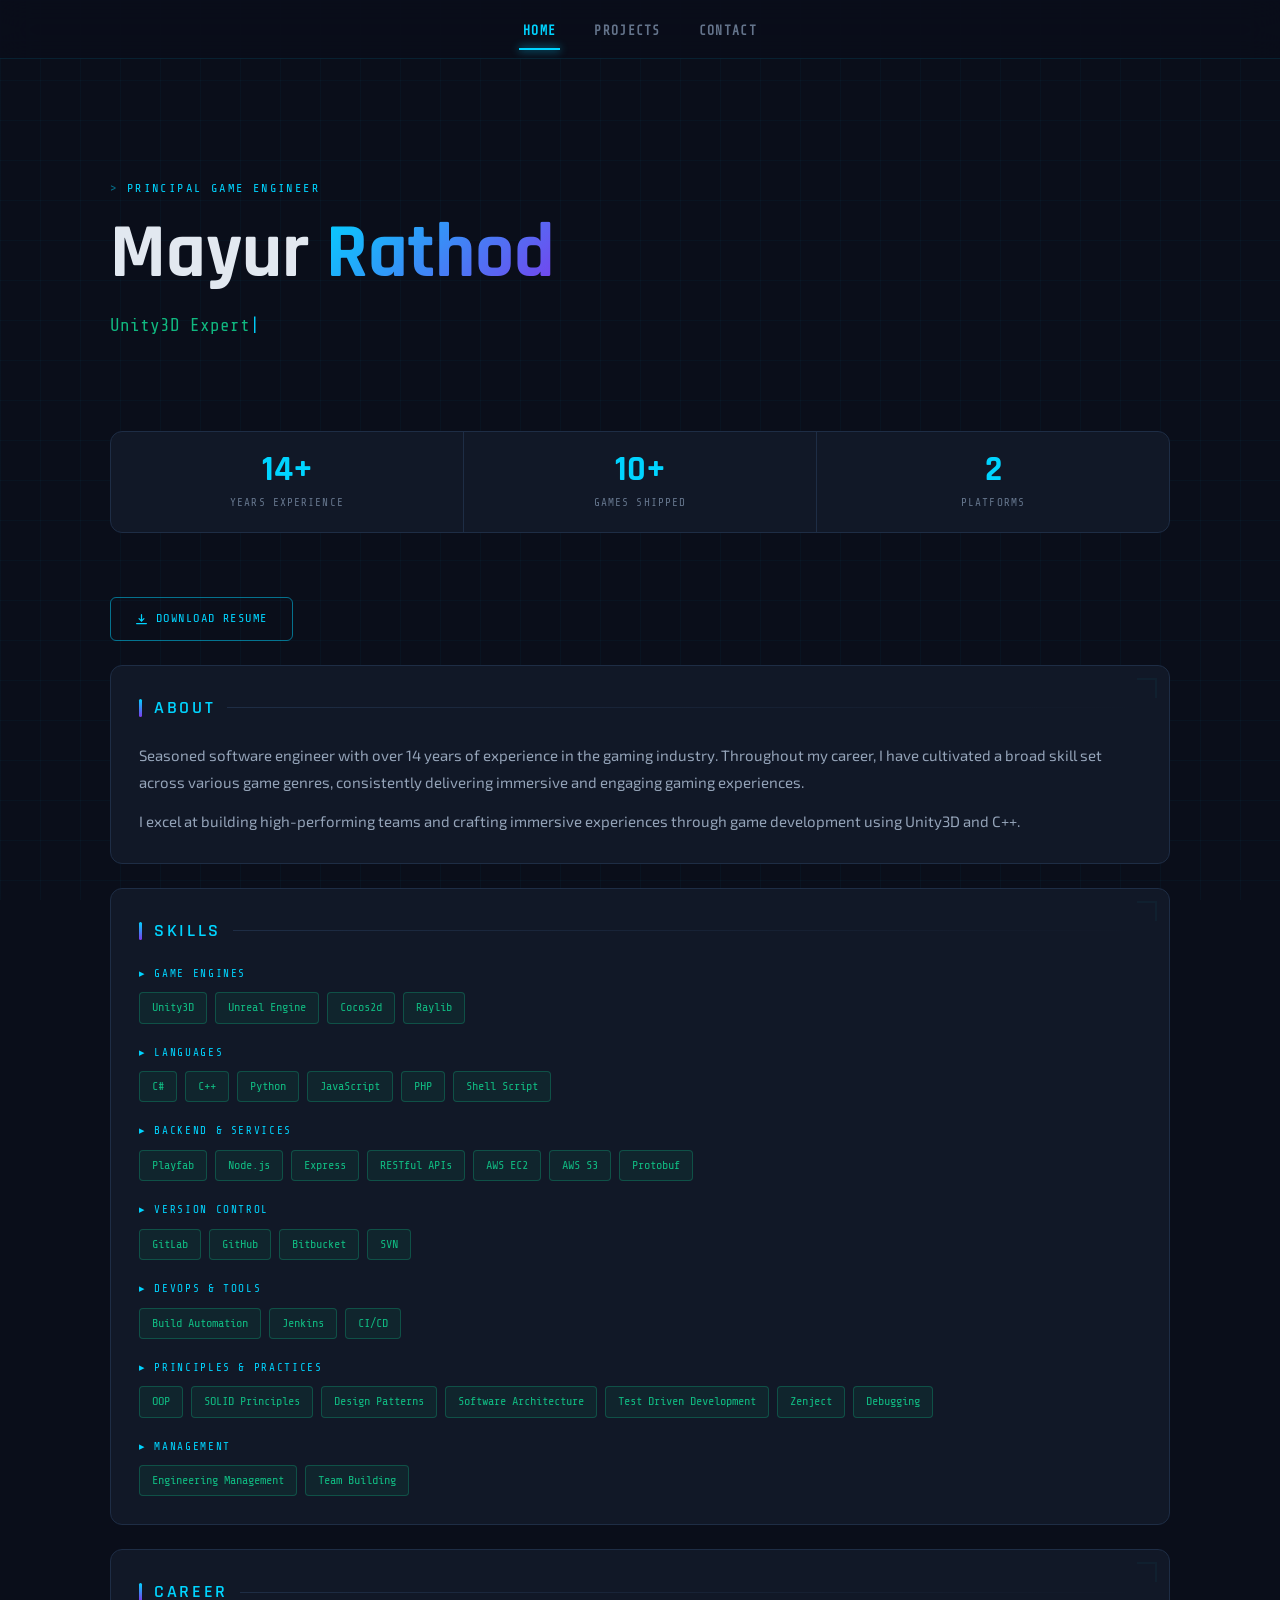
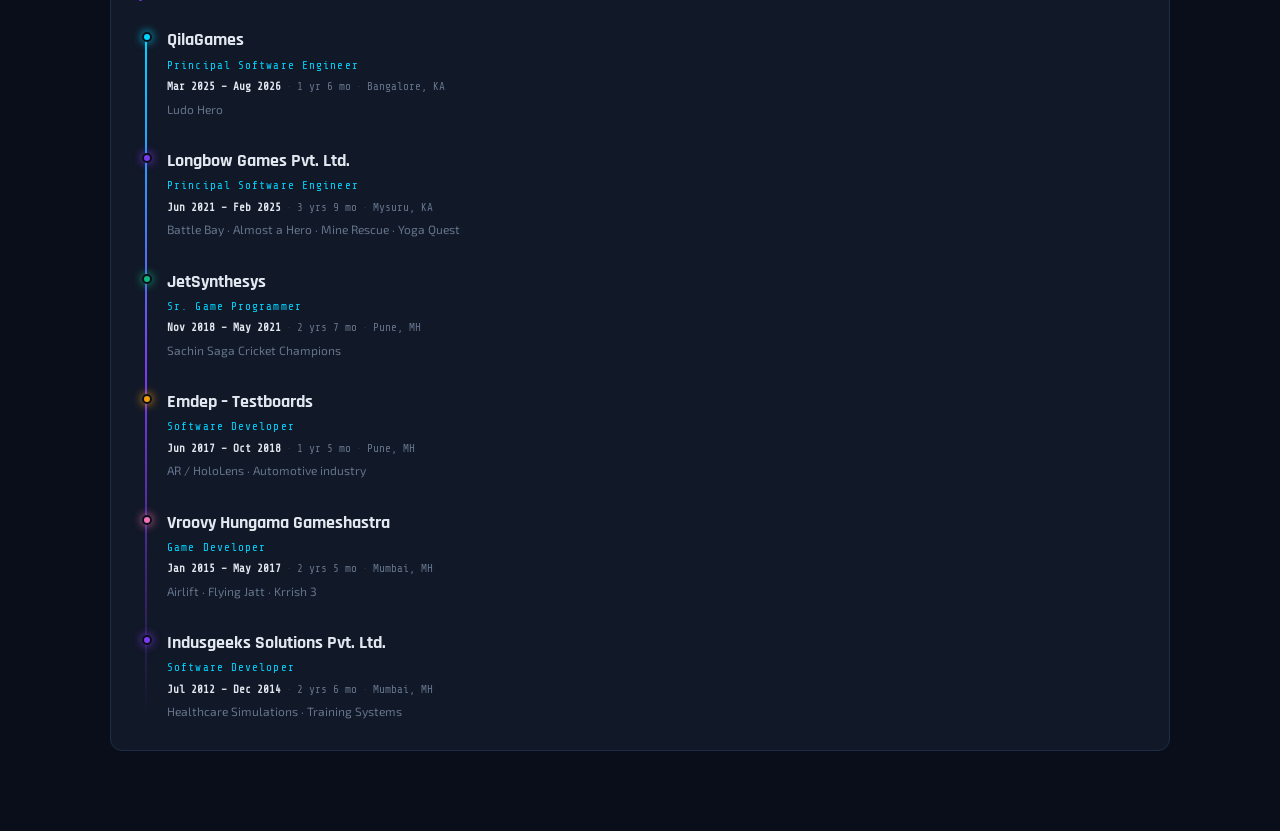
==== commit ff37443b: "Update career timeline, stats, and resume - Remove Anuva Technologies role; extend Indusgeeks to Dec" ====
--- a/index.html
+++ b/index.html
@@ -405,7 +405,7 @@
 
   <div class="stats">
     <div class="stat">
-      <span class="stat-number">13+</span>
+      <span class="stat-number">14+</span>
       <span class="stat-label">Years Experience</span>
     </div>
     <div class="stat">
@@ -416,13 +416,9 @@
       <span class="stat-number">2</span>
       <span class="stat-label">Platforms</span>
     </div>
-    <div class="stat">
-      <span class="stat-number">7</span>
-      <span class="stat-label">Companies</span>
-    </div>
   </div><!-- /.stats -->
 
-  <a href="/resume.pdf" download="Mayur_Rathod_Resume.pdf" class="btn-resume">
+  <a href="/resume/Resume.pdf" download="Mayur_Rathod_Resume.pdf" class="btn-resume">
     <svg viewBox="0 0 16 16" fill="none" stroke="currentColor" stroke-width="1.5" stroke-linecap="round" stroke-linejoin="round">
       <path d="M8 2v8M5 7l3 3 3-3M2 13h12"/>
     </svg>
@@ -432,7 +428,7 @@
   <div class="card">
     <div class="card-corner"></div>
     <div class="section-title">About</div>
-    <p>Seasoned software engineer with over 13 years of experience in the gaming industry. Throughout my career, I have cultivated a broad skill set across various game genres, consistently delivering immersive and engaging gaming experiences.</p>
+    <p>Seasoned software engineer with over 14 years of experience in the gaming industry. Throughout my career, I have cultivated a broad skill set across various game genres, consistently delivering immersive and engaging gaming experiences.</p>
     <p>I excel at building high-performing teams and crafting immersive experiences through game development using Unity3D and C++.</p>
   </div>
 
@@ -525,7 +521,7 @@
         <div class="timeline-dot"></div>
         <div class="timeline-company">QilaGames</div>
         <div class="timeline-role">Principal Software Engineer</div>
-        <div class="timeline-meta"><span class="timeline-dates">Mar 2025 – Present</span><span class="timeline-sep">·</span><span class="timeline-duration">~ 1 yr</span><span class="timeline-sep">·</span><span class="timeline-duration">Bangalore, KA</span></div>
+        <div class="timeline-meta"><span class="timeline-dates">Mar 2025 – Aug 2026</span><span class="timeline-sep">·</span><span class="timeline-duration">1 yr 6 mo</span><span class="timeline-sep">·</span><span class="timeline-duration">Bangalore, KA</span></div>
         <div class="timeline-period">Ludo Hero</div>
       </div>
 
@@ -563,17 +559,9 @@
 
       <div class="timeline-item">
         <div class="timeline-dot"></div>
-        <div class="timeline-company">Anuva Technologies Pvt. Ltd.</div>
-        <div class="timeline-role">Game Developer</div>
-        <div class="timeline-meta"><span class="timeline-dates">May 2014 – Dec 2014</span><span class="timeline-sep">·</span><span class="timeline-duration">8 mo</span><span class="timeline-sep">·</span><span class="timeline-duration">Pune, MH</span></div>
-        <div class="timeline-period">Prototyping · SDK Integration · Gameplay Development</div>
-      </div>
-
-      <div class="timeline-item">
-        <div class="timeline-dot"></div>
         <div class="timeline-company">Indusgeeks Solutions Pvt. Ltd.</div>
         <div class="timeline-role">Software Developer</div>
-        <div class="timeline-meta"><span class="timeline-dates">Jul 2012 – Apr 2014</span><span class="timeline-sep">·</span><span class="timeline-duration">1 yr 10 mo</span><span class="timeline-sep">·</span><span class="timeline-duration">Mumbai, MH</span></div>
+        <div class="timeline-meta"><span class="timeline-dates">Jul 2012 – Dec 2014</span><span class="timeline-sep">·</span><span class="timeline-duration">2 yrs 6 mo</span><span class="timeline-sep">·</span><span class="timeline-duration">Mumbai, MH</span></div>
         <div class="timeline-period">Healthcare Simulations · Training Systems</div>
       </div>
 
@@ -586,7 +574,7 @@
   const phrases = [
     'Unity3D Expert',
     'Principal Game Engineer',
-    '13+ Years in Gaming',
+    '14+ Years in Gaming',
     'Team Builder & Architect',
     'CI/CD & Build Automation',
   ];
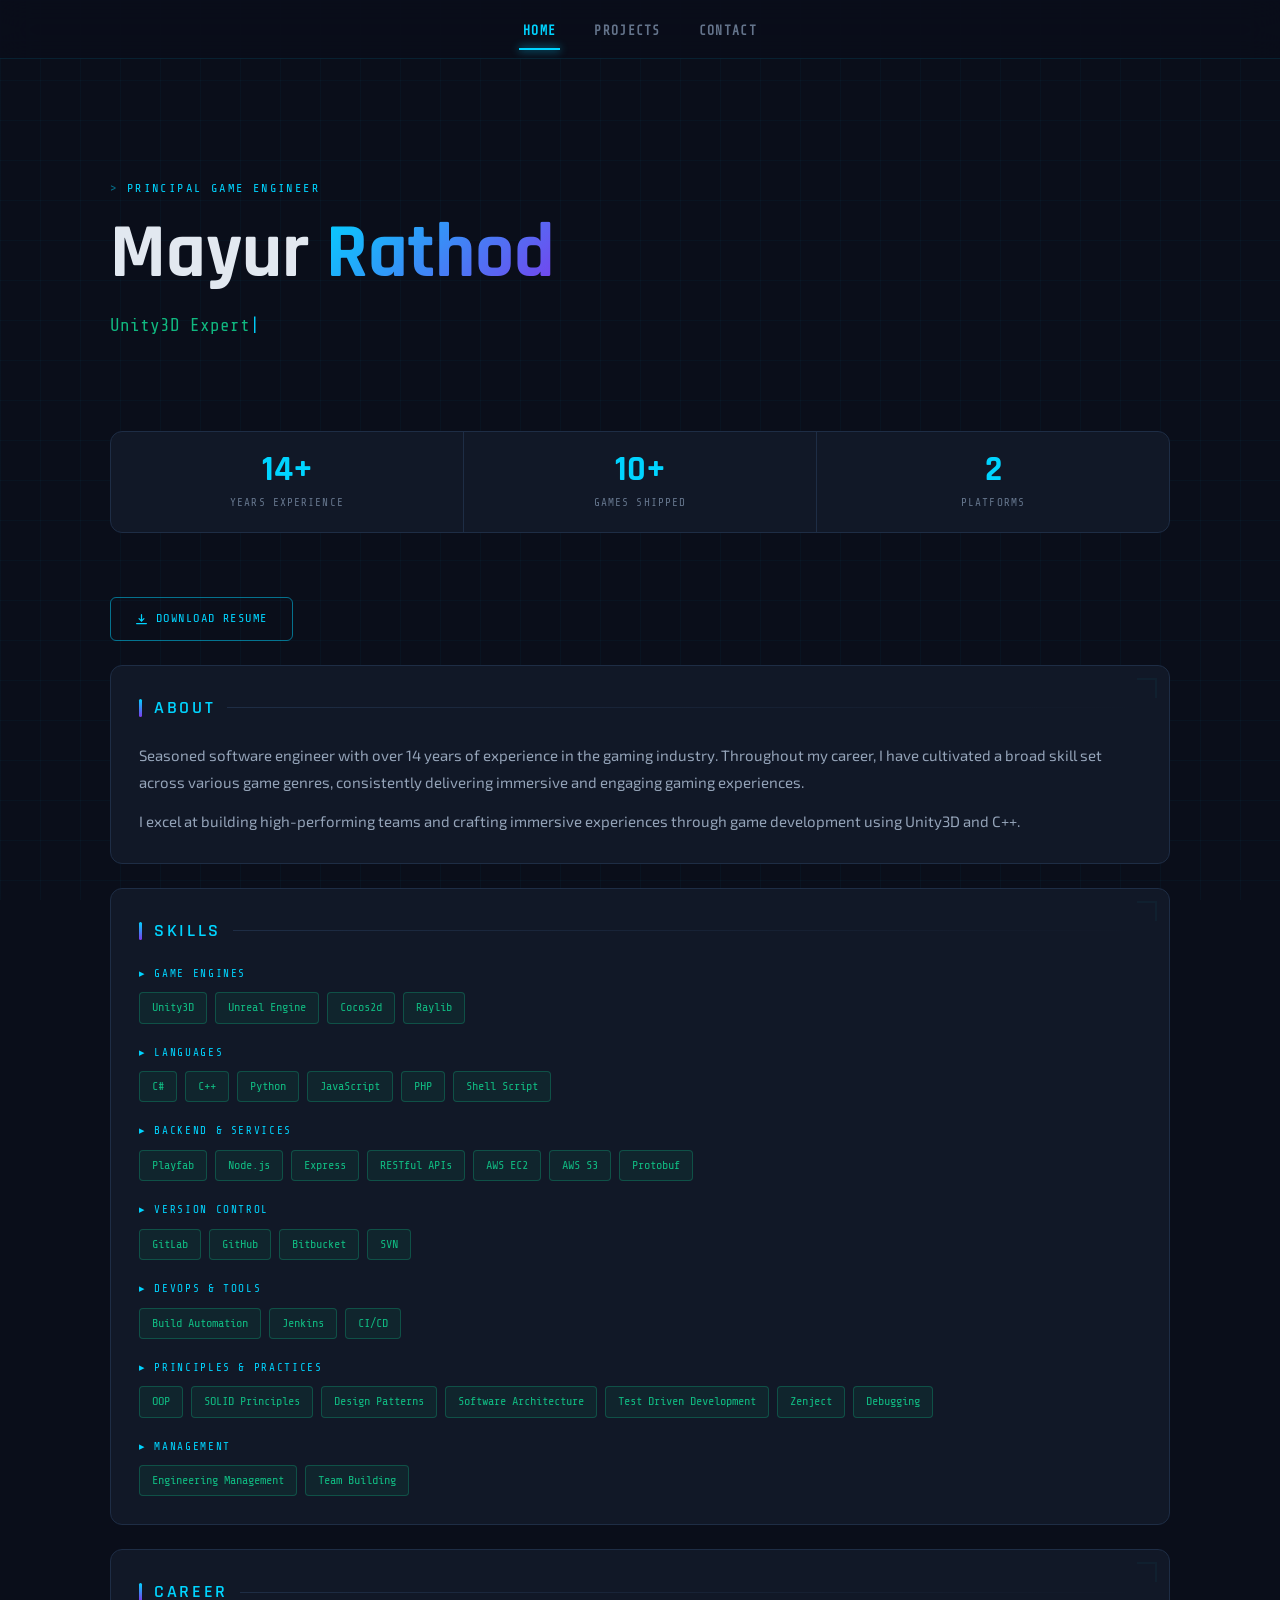
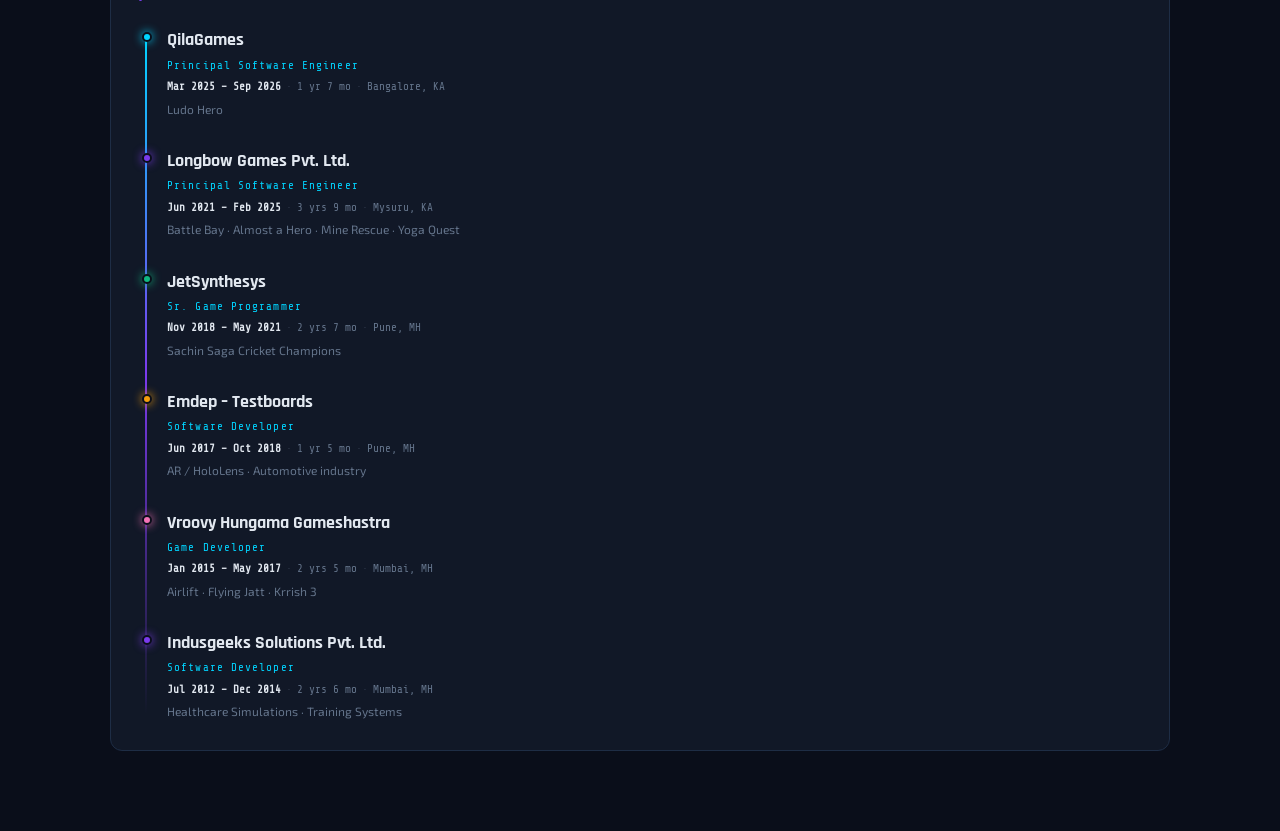
==== commit 75647cea: "Set QilaGames end date to Sep 2026" ====
--- a/index.html
+++ b/index.html
@@ -521,7 +521,7 @@
         <div class="timeline-dot"></div>
         <div class="timeline-company">QilaGames</div>
         <div class="timeline-role">Principal Software Engineer</div>
-        <div class="timeline-meta"><span class="timeline-dates">Mar 2025 – Aug 2026</span><span class="timeline-sep">·</span><span class="timeline-duration">1 yr 6 mo</span><span class="timeline-sep">·</span><span class="timeline-duration">Bangalore, KA</span></div>
+        <div class="timeline-meta"><span class="timeline-dates">Mar 2025 – Sep 2026</span><span class="timeline-sep">·</span><span class="timeline-duration">1 yr 7 mo</span><span class="timeline-sep">·</span><span class="timeline-duration">Bangalore, KA</span></div>
         <div class="timeline-period">Ludo Hero</div>
       </div>
 
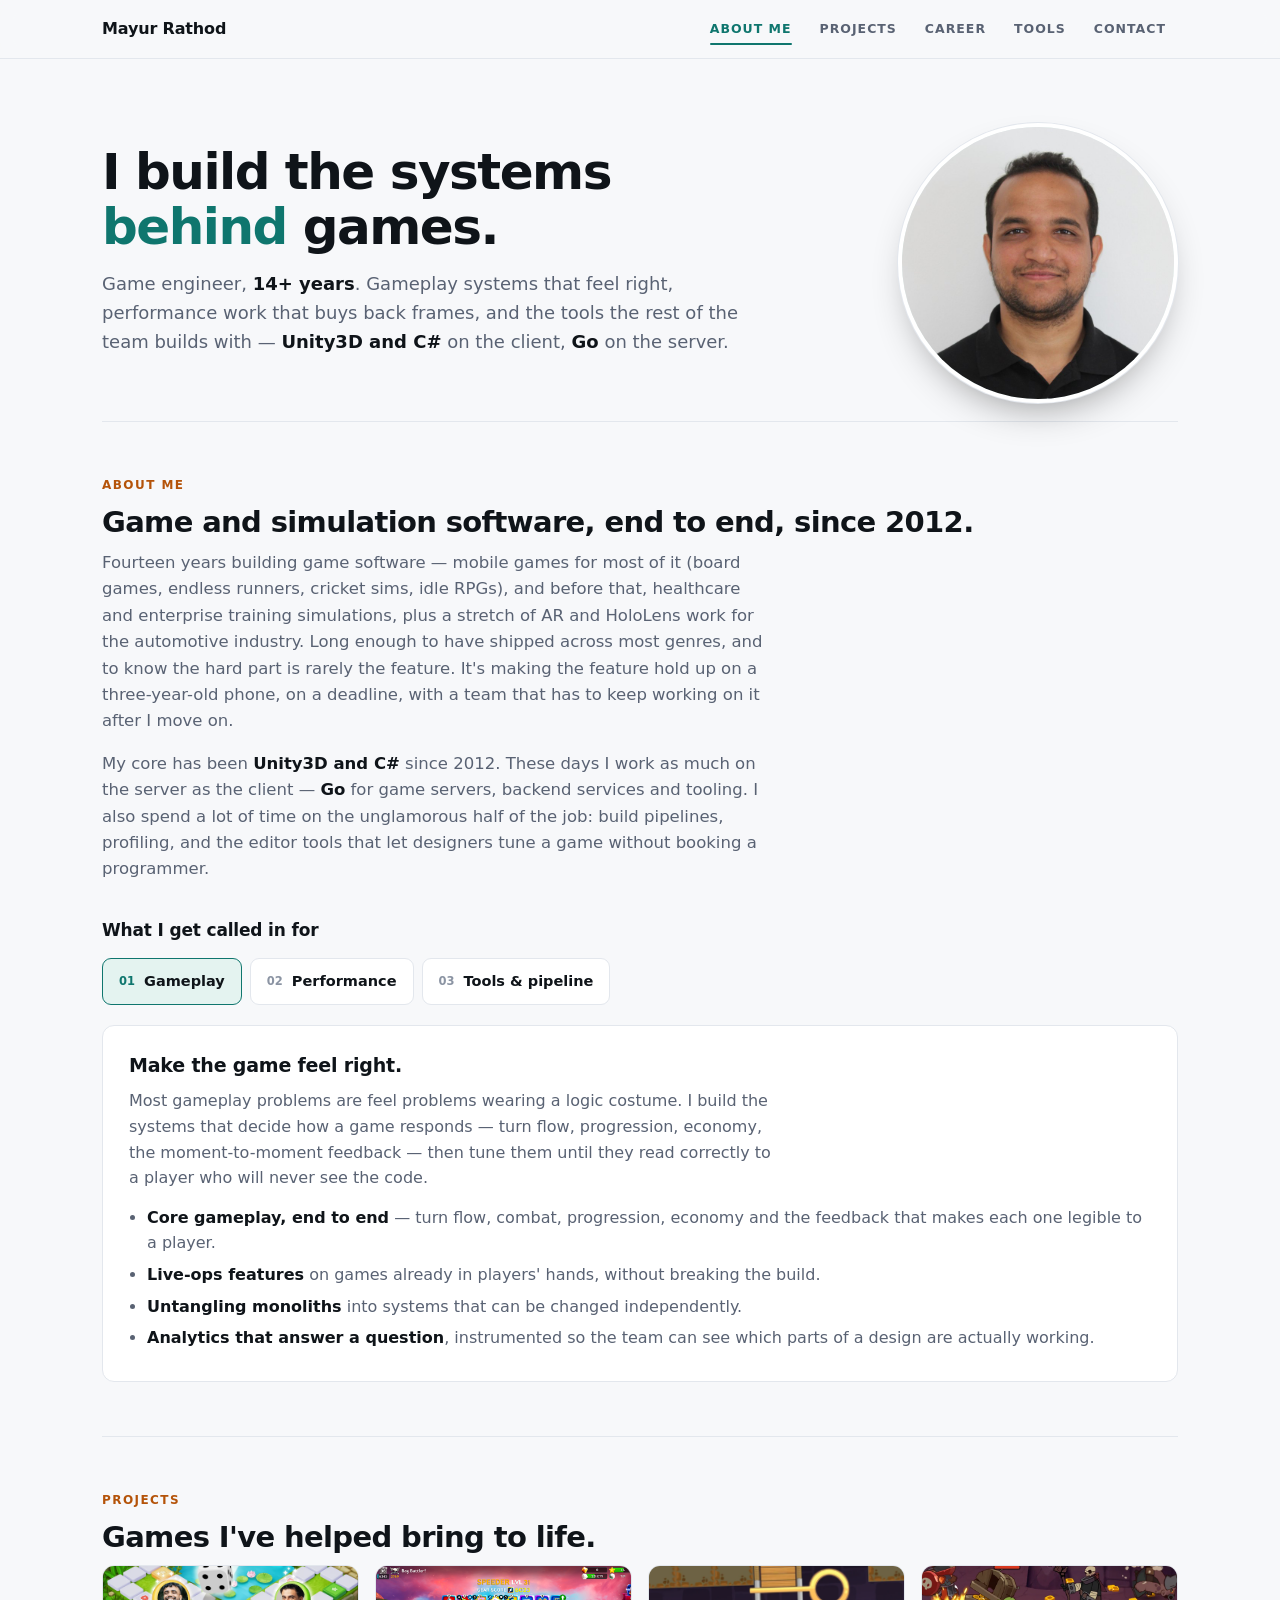
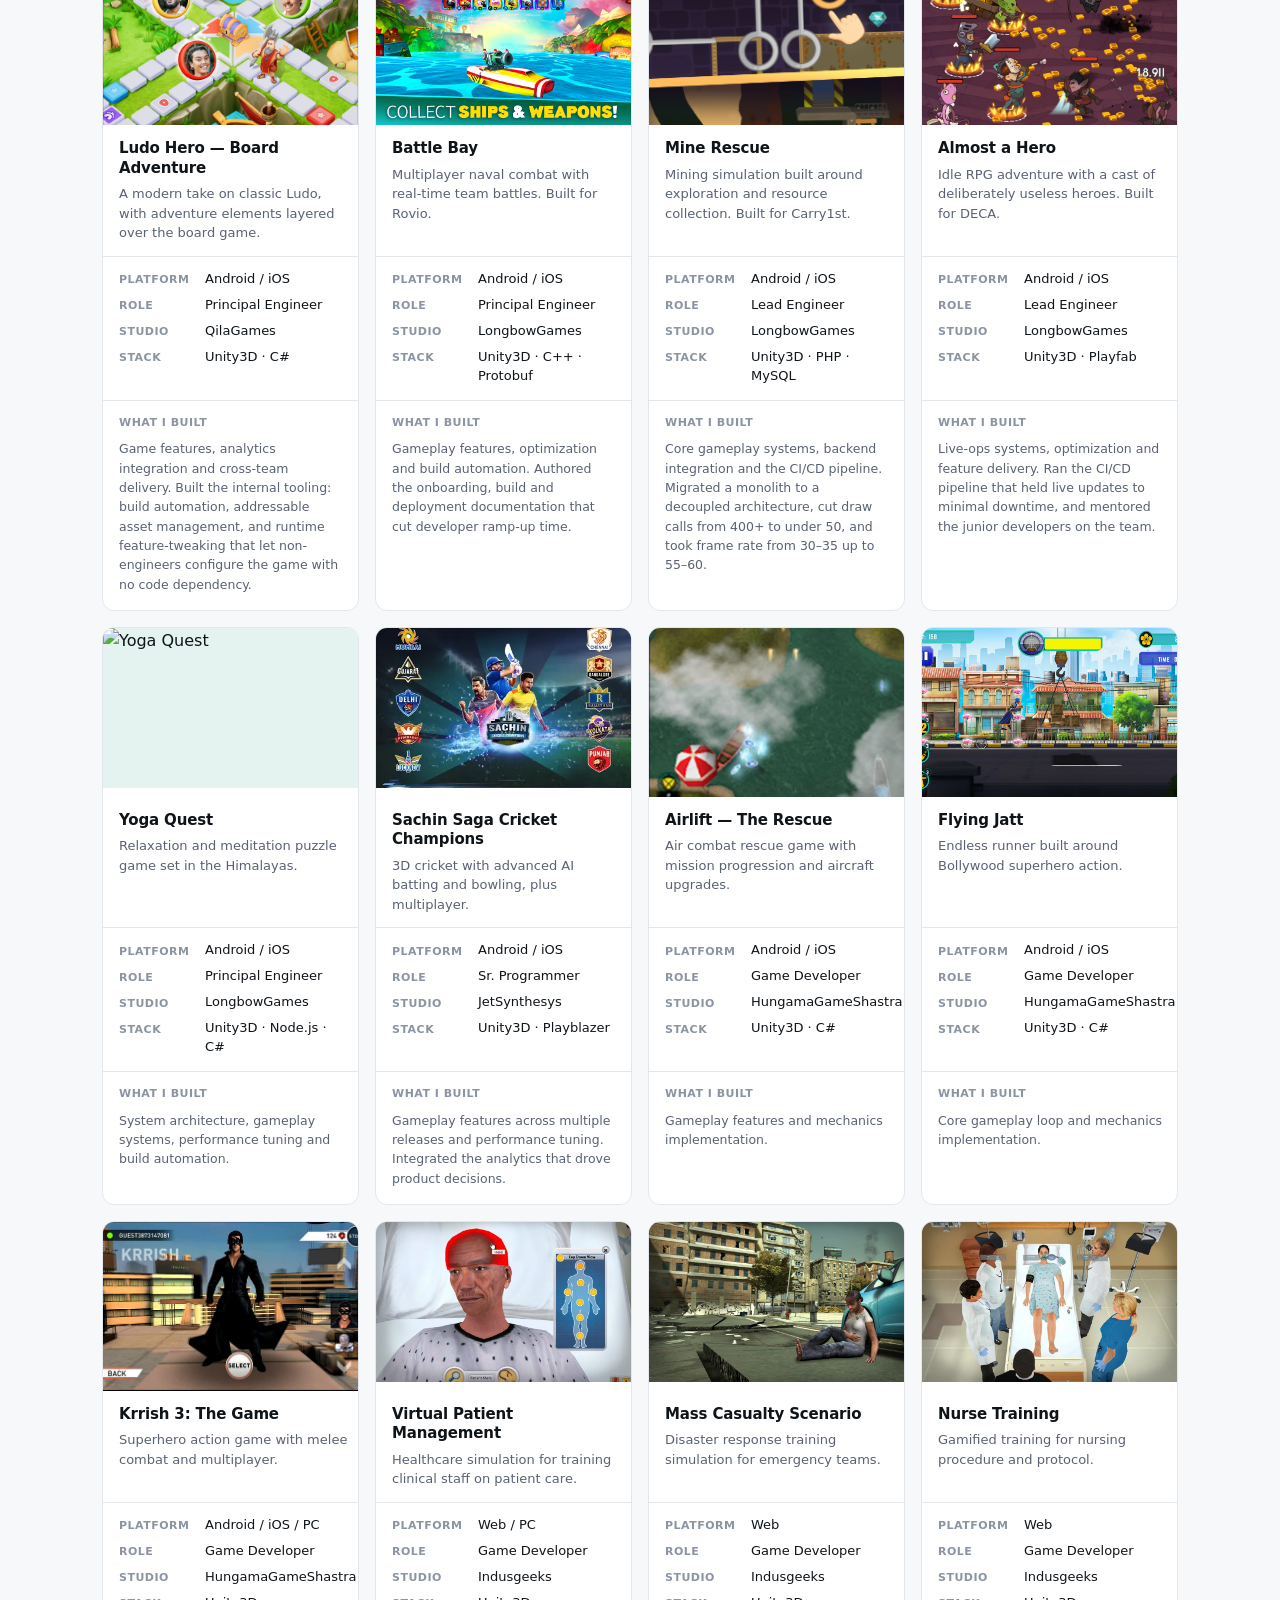
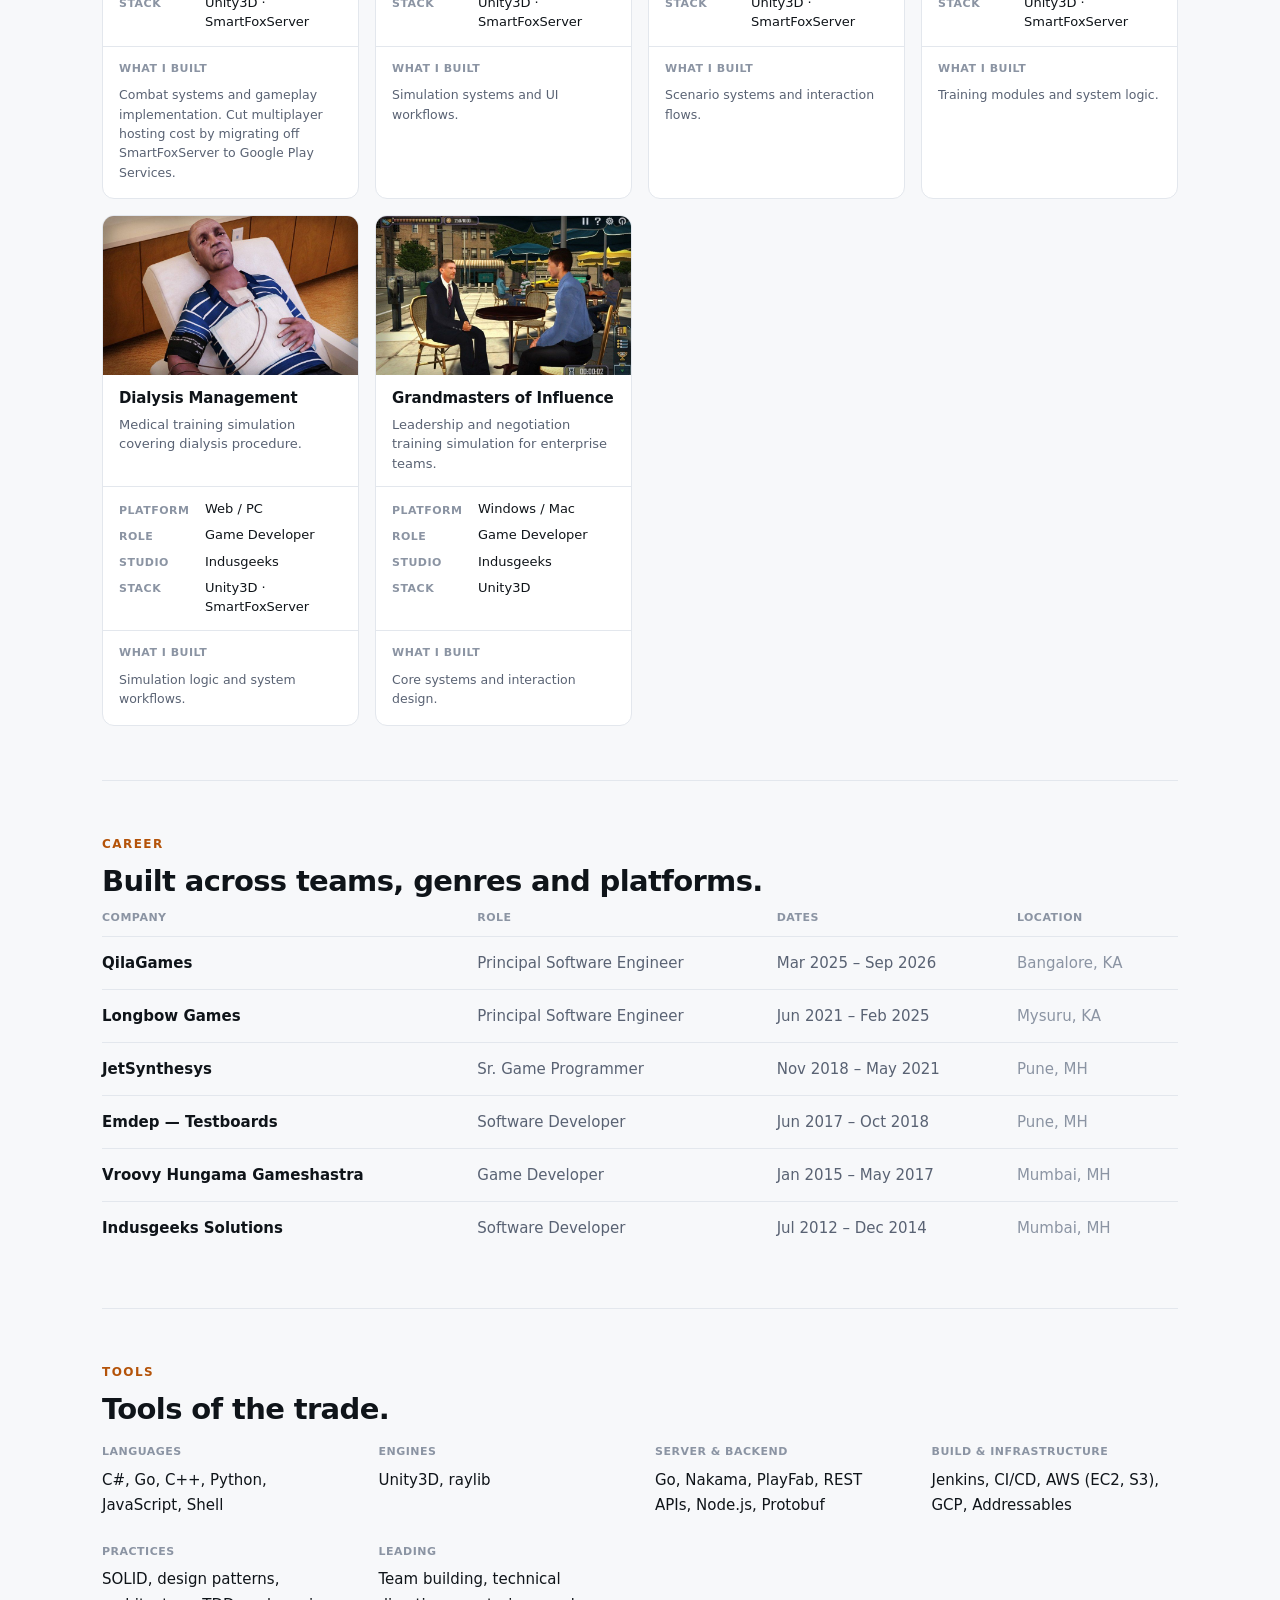
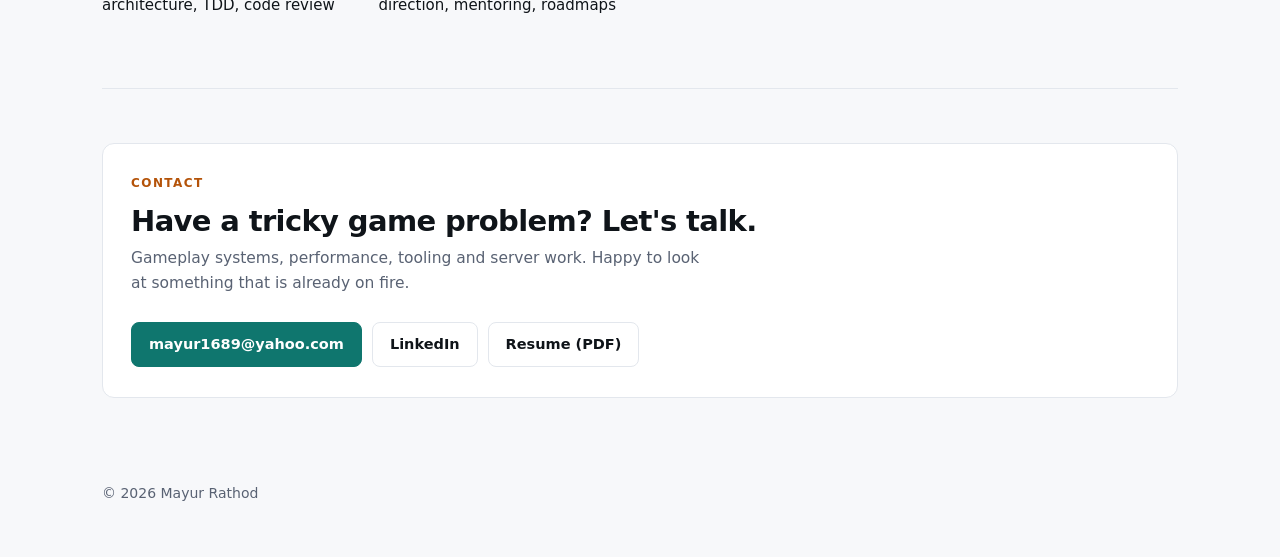
==== commit 5bd8bcf9: "Replace homepage with the new single-page portfolio Light/dark theme, portrait hero, About with thre" ====
--- a/index.html
+++ b/index.html
@@ -1,600 +1,731 @@
 <!DOCTYPE html>
-<html lang="en" data-theme="cyber">
+<html lang="en">
 <head>
-  <meta charset="UTF-8" />
-  <meta name="viewport" content="width=device-width, initial-scale=1.0"/>
-  <title>Mayur Rathod | Principal Game Engineer</title>
-  <link href="https://fonts.googleapis.com/css2?family=Share+Tech+Mono&family=Rajdhani:wght@400;500;600;700&family=Exo+2:wght@300;400;600&display=swap" rel="stylesheet">
-  <link rel="stylesheet" href="fonts.css">
-  <link rel="stylesheet" href="theme.css">
-  <script>
-    (function(){
-      var t=localStorage.getItem('portfolio-theme')||'cyber';
-      document.documentElement.setAttribute('data-theme',t);
-    })();
-  </script>
-
-  <style>
-
-    * { margin: 0; padding: 0; box-sizing: border-box; }
-
-    body {
-      font-family: var(--font-body);
-      background: var(--bg);
-      color: var(--text);
-      line-height: 1.6;
-      overflow-x: hidden;
+<meta charset="utf-8">
+<meta name="viewport" content="width=device-width, initial-scale=1">
+<title>Mayur Rathod — Game Engineer</title>
+<meta name="description" content="Game engineer with 14+ years in mobile games. Gameplay systems, performance, and the tools teams build with. Unity3D and C# on the client, Go on the server.">
+<style>
+  :root {
+    --bg: #f7f8fa;
+    --card: #ffffff;
+    --ink: #0f1419;
+    --muted: #596273;
+    --faint: #8b94a3;
+    --line: #e3e7ed;
+    --accent: #0f766e;
+    --accent-soft: #e4f3f0;
+    --warm: #b45309;
+    --warm-soft: #fdf2e2;
+    --radius: 12px;
+    --max: 1120px;
+  }
+  @media (prefers-color-scheme: dark) {
+    :root {
+      --bg: #0e1116;
+      --card: #161a21;
+      --ink: #e7eaef;
+      --muted: #99a3b2;
+      --faint: #6b7483;
+      --line: #242a33;
+      --accent: #5eead4;
+      --accent-soft: #0f2d2a;
+      --warm: #f0b429;
+      --warm-soft: #2a2010;
     }
-
-    /* GRID BACKGROUND */
-    body::before {
-      content: '';
-      position: fixed;
-      inset: 0;
-      background-image:
-        linear-gradient(rgba(0,212,255,0.03) 1px, transparent 1px),
-        linear-gradient(90deg, rgba(0,212,255,0.03) 1px, transparent 1px);
-      background-size: 40px 40px;
-      pointer-events: none;
-      z-index: 0;
-    }
-
-    /* NAVBAR */
-    nav {
-      display: flex;
-      justify-content: center;
-      align-items: center;
-      padding: 16px 0;
-      position: sticky;
-      top: 0;
-      z-index: 100;
-      background: rgba(10, 14, 26, 0.85);
-      backdrop-filter: blur(16px);
-      -webkit-backdrop-filter: blur(16px);
-      border-bottom: 1px solid rgba(0, 212, 255, 0.1);
-    }
-
-    nav ul {
-      display: flex;
-      gap: 30px;
-      list-style: none;
-      padding: 0;
-      margin: 0;
-    }
-
-    nav a {
-      position: relative;
-      text-decoration: none;
-      color: var(--muted);
-      font-size: 13px;
-      font-weight: 600;
-      letter-spacing: 0.1em;
-      text-transform: uppercase;
-      padding: 6px 4px;
-      font-family: var(--font-mono);
-      transition: color 0.3s ease;
-    }
-
-    nav a::after {
-      content: "";
-      position: absolute;
-      left: 0;
-      bottom: -6px;
-      width: 0%;
-      height: 2px;
-      background: var(--accent);
-      box-shadow: 0 0 8px var(--accent);
-      transition: width 0.3s ease;
-    }
-
-    nav a:hover::after, nav a.active::after { width: 100%; }
-    nav a:hover, nav a.active { color: var(--accent); }
-
-    /* CONTAINER */
-    .container {
-      max-width: 1100px;
-      margin: auto;
-      padding: 40px 20px 80px;
-      position: relative;
-      z-index: 1;
-    }
-
-    /* HERO */
-    .hero {
-      padding: 80px 0 20px;
-    }
-
-    .hero-tag {
-      font-family: var(--font-mono);
-      font-size: 12px;
-      color: var(--accent);
-      letter-spacing: 0.2em;
-      text-transform: uppercase;
-      margin-bottom: 16px;
-      opacity: 0;
-      animation: fadeUp 0.6s ease forwards 0.2s;
-    }
-
-    .hero-tag::before { content: '> '; opacity: 0.5; }
-
-    .hero h1 {
-      font-family: var(--font-display);
-      font-size: clamp(2.8rem, 6vw, 5rem);
-      font-weight: 700;
-      line-height: 1.05;
-      margin-bottom: 16px;
-      opacity: 0;
-      animation: fadeUp 0.6s ease forwards 0.4s;
-    }
-
-    .hero h1 span {
-      background: linear-gradient(135deg, var(--accent), var(--accent2));
-      -webkit-background-clip: text;
-      -webkit-text-fill-color: transparent;
-      background-clip: text;
-    }
-
-    .typing-container {
-      font-family: var(--font-mono);
-      font-size: 1.1rem;
-      color: var(--accent3);
-      margin-bottom: 32px;
-      height: 28px;
-      opacity: 0;
-      animation: fadeUp 0.6s ease forwards 0.6s;
-    }
-
-    .typing-text::after {
-      content: '|';
-      animation: blink 0.7s infinite;
-      color: var(--accent);
-    }
-
-    @keyframes blink { 0%,100%{opacity:1} 50%{opacity:0} }
-
-    /* STATS ROW */
-    .stats {
-      display: flex;
-      margin: 40px 0;
-      opacity: 0;
-      animation: fadeUp 0.6s ease forwards 0.8s;
-      border: 1px solid var(--card-border);
-      border-radius: 12px;
-      overflow: hidden;
-      background: var(--card);
-    }
-
-    .stat {
-      flex: 1;
-      padding: 20px 24px;
-      text-align: center;
-      border-right: 1px solid var(--card-border);
-      transition: background 0.3s;
-    }
-
-    .stat:last-child { border-right: none; }
-    .stat:hover { background: rgba(0,212,255,0.05); }
-
-    .stat-number {
-      font-family: var(--font-display);
-      font-size: 2.2rem;
-      font-weight: 700;
-      color: var(--accent);
-      line-height: 1;
-      display: block;
-    }
-
-    .stat-label {
-      font-size: 11px;
-      color: var(--muted);
-      text-transform: uppercase;
-      letter-spacing: 0.1em;
-      margin-top: 4px;
-      font-family: var(--font-mono);
-    }
-
-    /* SECTION TITLE */
-    .section-title {
-      font-family: var(--font-display);
-      font-size: 1.1rem;
-      font-weight: 600;
-      color: var(--accent);
-      text-transform: uppercase;
-      letter-spacing: 0.15em;
-      margin-bottom: 20px;
-      display: flex;
-      align-items: center;
-      gap: 12px;
-    }
-
-    .section-title::before {
-      content: '';
-      width: 3px;
-      height: 18px;
-      background: linear-gradient(to bottom, var(--accent), var(--accent2));
-      border-radius: 2px;
-      flex-shrink: 0;
-    }
-
-    .section-title::after {
-      content: '';
-      flex: 1;
-      height: 1px;
-      background: linear-gradient(to right, var(--card-border), transparent);
-    }
-
-    /* CARD */
-    .card {
-      background: var(--card);
-      border: 1px solid var(--card-border);
-      border-radius: 12px;
-      padding: 28px;
-      margin-top: 24px;
-      position: relative;
-      overflow: hidden;
-      transition: border-color 0.3s, transform 0.3s;
-      opacity: 0;
-      animation: fadeUp 0.5s ease forwards;
-    }
-
-    .card:nth-child(1) { animation-delay: 0.9s; }
-    .card:nth-child(2) { animation-delay: 1.0s; }
-    .card:nth-child(3) { animation-delay: 1.1s; }
-    .card:nth-child(4) { animation-delay: 1.2s; }
-
-    .card::before {
-      content: '';
-      position: absolute;
-      top: 0; left: 0; right: 0;
-      height: 2px;
-      background: linear-gradient(to right, var(--accent), var(--accent2), transparent);
-      opacity: 0;
-      transition: opacity 0.3s;
-    }
-
-    .card:hover { border-color: rgba(0,212,255,0.3); transform: translateY(-2px); }
-    .card:hover::before { opacity: 1; }
-
-    .card p { color: #94a3b8; font-size: 15px; line-height: 1.8; }
-    .card p + p { margin-top: 12px; }
-
-    /* CORNER DECORATION */
-    .card-corner {
-      position: absolute;
-      top: 12px; right: 12px;
-      width: 20px; height: 20px;
-      border-top: 2px solid rgba(0,212,255,0.2);
-      border-right: 2px solid rgba(0,212,255,0.2);
-    }
-
-    /* SKILL TAGS */
-    .skill-group { margin-bottom: 20px; }
-    .skill-group:last-child { margin-bottom: 0; }
-
-    .skill-group-label {
-      font-family: var(--font-mono);
-      font-size: 11px;
-      color: var(--accent);
-      text-transform: uppercase;
-      letter-spacing: 0.15em;
-      margin-bottom: 10px;
-    }
-
-    .tags { display: flex; flex-wrap: wrap; gap: 8px; }
-
-    .tag {
-      font-family: var(--font-mono);
-      font-size: 12px;
-      padding: 5px 12px;
-      border-radius: 4px;
-      border: 1px solid;
-      transition: all 0.2s;
-      cursor: default;
-    }
-
-    .tag-engine, .tag-lang, .tag-backend, .tag-tool, .tag-mgmt {
-      color: var(--accent3);
-      border-color: color-mix(in srgb, var(--accent3) 30%, transparent);
-      background: color-mix(in srgb, var(--accent3) 8%, transparent);
-    }
-
-    .tag-engine:hover, .tag-lang:hover, .tag-backend:hover, .tag-tool:hover, .tag-mgmt:hover {
-      background: color-mix(in srgb, var(--accent3) 16%, transparent);
-      box-shadow: 0 0 12px color-mix(in srgb, var(--accent3) 25%, transparent);
-    }
-
-    /* TIMELINE */
-    .timeline { position: relative; padding-left: 28px; }
-
-    .timeline::before {
-      content: '';
-      position: absolute;
-      left: 6px; top: 8px; bottom: 8px;
-      width: 2px;
-      background: linear-gradient(to bottom, var(--accent), var(--accent2), transparent);
-    }
-
-    .timeline-item { position: relative; margin-bottom: 28px; }
-    .timeline-item:last-child { margin-bottom: 0; }
-
-    .timeline-dot {
-      position: absolute;
-      left: -25px; top: 6px;
-      width: 10px; height: 10px;
-      border-radius: 50%;
-      background: var(--accent);
-      box-shadow: 0 0 10px var(--accent);
-      border: 2px solid var(--bg);
-    }
-
-    .timeline-item:nth-child(2) .timeline-dot { background: var(--accent2); box-shadow: 0 0 10px var(--accent2); }
-    .timeline-item:nth-child(3) .timeline-dot { background: var(--accent3); box-shadow: 0 0 10px var(--accent3); }
-    .timeline-item:nth-child(4) .timeline-dot { background: #f59e0b;        box-shadow: 0 0 10px #f59e0b; }
-    .timeline-item:nth-child(5) .timeline-dot { background: #f472b6;        box-shadow: 0 0 10px #f472b6; }
-    .timeline-item:nth-child(6) .timeline-dot { background: var(--accent2); box-shadow: 0 0 10px var(--accent2); }
-    .timeline-item:nth-child(7) .timeline-dot { background: var(--accent3); box-shadow: 0 0 10px var(--accent3); }
-
-    .timeline-company { font-family: var(--font-display); font-size: 1.1rem; font-weight: 700; color: var(--text); }
-    .timeline-role    { font-family: var(--font-mono); font-size: 11px; color: var(--accent); letter-spacing: 0.1em; margin-top: 2px; }
-    .timeline-period  { font-size: 12px; color: var(--muted); margin-top: 4px; }
-    .timeline-meta    { display: flex; align-items: center; flex-wrap: wrap; gap: 5px; margin-top: 4px; font-family: var(--font-mono); font-size: 11px; }
-    .timeline-dates   { color: var(--text); font-weight: 600; }
-    .timeline-sep     { color: var(--muted); opacity: 0.4; }
-    .timeline-duration { color: var(--muted); }
-
-    /* RESUME BUTTON */
-    .btn-resume {
-      display: inline-flex;
-      align-items: center;
-      gap: 8px;
-      margin-top: 24px;
-      padding: 11px 24px;
-      background: transparent;
-      border: 1px solid rgba(0,212,255,0.5);
-      color: var(--accent);
-      font-family: var(--font-mono);
-      font-size: 12px;
-      letter-spacing: 0.12em;
-      text-transform: uppercase;
-      text-decoration: none;
-      border-radius: 6px;
-      transition: background 0.25s, box-shadow 0.25s, border-color 0.25s;
-      opacity: 0;
-      animation: fadeUp 0.6s ease forwards 1s;
-    }
-    .btn-resume:hover {
-      background: rgba(0,212,255,0.1);
-      border-color: var(--accent);
-      box-shadow: 0 0 18px rgba(0,212,255,0.2);
-    }
-    .btn-resume svg { width: 13px; height: 13px; flex-shrink: 0; }
-
-    /* ANIMATIONS */
-    @keyframes fadeUp {
-      from { opacity: 0; transform: translateY(20px); }
-      to   { opacity: 1; transform: translateY(0); }
-    }
-
-    @media (max-width: 600px) {
-      .stats { flex-direction: column; }
-      .stat { border-right: none; border-bottom: 1px solid var(--card-border); }
-      .stat:last-child { border-bottom: none; }
-    }
-  </style>
+  }
+  * { box-sizing: border-box; }
+  html { scroll-behavior: smooth; scroll-padding-top: 76px; -webkit-text-size-adjust: 100%; }
+  @media (prefers-reduced-motion: reduce) {
+    html { scroll-behavior: auto; }
+    * { transition: none !important; animation: none !important; }
+  }
+  body {
+    margin: 0;
+    background: var(--bg);
+    color: var(--ink);
+    font: 16px/1.6 ui-sans-serif, system-ui, -apple-system, "Segoe UI", Roboto, Helvetica, Arial, sans-serif;
+    -webkit-font-smoothing: antialiased;
+  }
+  .wrap { max-width: var(--max); margin: 0 auto; padding: 0 22px; }
+  a { color: inherit; }
+
+  /* ---------- nav ---------- */
+  nav {
+    position: sticky; top: 0; z-index: 20;
+    background: color-mix(in srgb, var(--bg) 86%, transparent);
+    backdrop-filter: saturate(140%) blur(10px);
+    border-bottom: 1px solid var(--line);
+  }
+  nav .wrap { display: flex; align-items: center; gap: 4px; height: 58px; }
+  .brand { font-weight: 650; letter-spacing: -0.01em; margin-right: auto; }
+  nav a.link {
+    position: relative;
+    padding: 8px 12px;
+    font-size: 12.5px;
+    font-weight: 600;
+    letter-spacing: .08em;
+    text-transform: uppercase;
+    color: var(--muted);
+    text-decoration: none;
+    border-radius: 7px;
+    transition: color .15s, background .15s;
+  }
+  nav a.link:hover { color: var(--ink); background: var(--card); }
+  nav a.link.active { color: var(--accent); }
+  nav a.link.active::after {
+    content: "";
+    position: absolute; left: 12px; right: 12px; bottom: 2px;
+    height: 2px; border-radius: 2px; background: var(--accent);
+  }
+  @media (max-width: 680px) { nav a.link { display: none; } }
+
+  /* ---------- hero ---------- */
+  header { padding: 64px 0 18px; }
+  .hero {
+    display: grid;
+    grid-template-columns: minmax(0, 1fr) auto;
+    gap: 56px;
+    align-items: center;
+  }
+  .portrait {
+    display: block;
+    width: clamp(190px, 23vw, 280px);
+    aspect-ratio: 1;
+    height: auto;
+    border-radius: 50%;
+    object-fit: cover;
+    object-position: 50% 18%;
+    background: var(--accent-soft);
+    border: 4px solid var(--card);
+    box-shadow: 0 0 0 1px var(--line), 0 18px 40px -18px rgba(0,0,0,.45);
+  }
+  @media (max-width: 760px) {
+    .hero { grid-template-columns: 1fr; gap: 26px; justify-items: start; }
+    .hero .shot { order: -1; }
+    .portrait { width: 148px; }
+  }
+  h1 {
+    margin: 0 0 16px;
+    font-size: clamp(31px, 5.2vw, 50px);
+    line-height: 1.09;
+    letter-spacing: -0.03em;
+    font-weight: 680;
+    max-width: 18ch;
+  }
+  h1 em { font-style: normal; color: var(--accent); }
+  .lede { margin: 0 0 24px; max-width: 58ch; font-size: clamp(16px, 2vw, 18px); color: var(--muted); }
+  .lede b { color: var(--ink); font-weight: 600; }
+  .cta { display: flex; flex-wrap: wrap; gap: 10px; }
+  .btn {
+    display: inline-flex; align-items: center; gap: 7px;
+    padding: 10px 17px; border-radius: 8px;
+    font-size: 14.5px; font-weight: 550; text-decoration: none;
+    border: 1px solid var(--line); background: var(--card);
+    transition: border-color .15s, color .15s;
+  }
+  .btn:hover { border-color: var(--accent); color: var(--accent); }
+  .btn.solid { background: var(--accent); border-color: var(--accent); color: var(--card); }
+  .btn.solid:hover { color: var(--card); filter: brightness(1.12); }
+
+  /* ---------- sections ---------- */
+  section { padding: 54px 0; border-top: 1px solid var(--line); }
+  .eyebrow { font-size: 12px; font-weight: 650; letter-spacing: .12em; text-transform: uppercase; color: var(--warm); margin-bottom: 10px; }
+  h2 { margin: 0 0 10px; font-size: clamp(22px, 3.1vw, 29px); line-height: 1.2; letter-spacing: -0.022em; font-weight: 650; }
+  .sub { margin: 0 0 26px; max-width: 58ch; color: var(--muted); font-size: 15.5px; }
+  .bio { margin: 0 0 16px; max-width: 64ch; color: var(--muted); font-size: 16.5px; }
+  .bio b { color: var(--ink); font-weight: 600; }
+  .subhead { margin: 34px 0 14px; font-size: 17px; font-weight: 640; letter-spacing: -0.01em; }
+
+  /* ---------- approach tabs ---------- */
+  .tabs { display: flex; flex-wrap: wrap; gap: 8px; margin-bottom: 20px; }
+  .tab {
+    display: flex; align-items: center; gap: 9px;
+    padding: 11px 16px; border: 1px solid var(--line); border-radius: 9px;
+    background: var(--card); color: var(--ink);
+    font: inherit; font-size: 14.5px; font-weight: 550; cursor: pointer;
+    transition: border-color .15s, background .15s;
+  }
+  .tab .n { font-size: 11.5px; font-weight: 700; color: var(--faint); font-variant-numeric: tabular-nums; }
+  .tab:hover { border-color: var(--accent); }
+  .tab[aria-selected="true"] { border-color: var(--accent); background: var(--accent-soft); }
+  .tab[aria-selected="true"] .n { color: var(--accent); }
+  .panel { display: none; background: var(--card); border: 1px solid var(--line); border-radius: var(--radius); padding: 24px 26px; }
+  .panel.on { display: block; }
+  .panel h3 { margin: 0 0 8px; font-size: 19px; font-weight: 640; letter-spacing: -0.01em; }
+  .panel p { margin: 0 0 14px; color: var(--muted); max-width: 64ch; }
+  .panel ul { margin: 0; padding-left: 18px; color: var(--muted); }
+  .panel li { margin-bottom: 6px; }
+  .panel li b { color: var(--ink); font-weight: 600; }
+
+  /* ---------- work ---------- */
+  /* Cards share the parent's row tracks via subgrid, so the image, heading,
+     spec list and What-I-built block line up across every card in a row. */
+  .wall {
+    display: grid;
+    grid-template-columns: repeat(auto-fill, minmax(248px, 1fr));
+    gap: 16px;
+  }
+  .game {
+    grid-row: span 4;
+    display: grid;
+    grid-template-rows: subgrid;
+    row-gap: 0;
+    background: var(--card); border: 1px solid var(--line); border-radius: var(--radius);
+    overflow: hidden;
+    transition: border-color .15s, transform .15s;
+  }
+  .game:hover { border-color: var(--accent); transform: translateY(-2px); }
+  .game img { display: block; width: 100%; aspect-ratio: 16/10; object-fit: cover; background: var(--accent-soft); }
+  .game .head { padding: 14px 16px 13px; }
+  .game .t { font-size: 15px; font-weight: 640; line-height: 1.3; letter-spacing: -0.01em; }
+  .game .d { margin-top: 6px; font-size: 13px; line-height: 1.5; color: var(--muted); }
+
+  /* spec list: one colour, label on the left, value on the right */
+  .meta {
+    display: grid;
+    grid-template-columns: 74px 1fr;
+    align-content: start;
+    gap: 7px 12px;
+    margin: 0;
+    padding: 13px 16px 14px;
+    border-top: 1px solid var(--line);
+  }
+  .meta dt {
+    font-size: 11px;
+    font-weight: 600;
+    letter-spacing: .045em;
+    text-transform: uppercase;
+    color: var(--faint);
+    padding-top: 1.5px;
+  }
+  .meta dd {
+    margin: 0;
+    font-size: 13px; line-height: 1.45;
+    color: var(--ink);
+    font-variant-numeric: tabular-nums;
+  }
+
+  .built { padding: 13px 16px 16px; border-top: 1px solid var(--line); }
+  .pill {
+    display: block; margin-bottom: 8px;
+    font-size: 11px; font-weight: 600;
+    letter-spacing: .045em; text-transform: uppercase;
+    color: var(--faint);
+  }
+  .built p { margin: 0; font-size: 12.5px; line-height: 1.55; color: var(--muted); }
+
+  /* no subgrid: fall back to even cards without cross-card alignment */
+  @supports not (grid-template-rows: subgrid) {
+    .game { grid-row: auto; grid-template-rows: auto auto auto 1fr; }
+  }
+
+  /* ---------- career ---------- */
+  table { width: 100%; border-collapse: collapse; font-size: 15px; }
+  th { text-align: left; font-size: 11px; font-weight: 600; letter-spacing: .045em; text-transform: uppercase; color: var(--faint); padding: 0 12px 10px 0; border-bottom: 1px solid var(--line); }
+  td { padding: 14px 12px 14px 0; border-bottom: 1px solid var(--line); vertical-align: top; }
+  tr:last-child td { border-bottom: 0; }
+  .co { font-weight: 620; }
+  .when { color: var(--muted); white-space: nowrap; font-variant-numeric: tabular-nums; }
+  .where { color: var(--faint); }
+  .role { color: var(--muted); }
+  @media (max-width: 680px) { .where, th.where { display: none; } }
+
+  /* ---------- tools + contact ---------- */
+  .grid3 { display: grid; grid-template-columns: repeat(auto-fit, minmax(220px, 1fr)); gap: 24px 30px; }
+  .grid3 dt { font-size: 11px; font-weight: 600; letter-spacing: .045em; text-transform: uppercase; color: var(--faint); margin-bottom: 7px; }
+  .grid3 dd { margin: 0; font-size: 15px; line-height: 1.7; }
+  .contact { background: var(--card); border: 1px solid var(--line); border-radius: var(--radius); padding: 30px 28px; }
+  .contact h2 { margin-bottom: 8px; }
+  footer { padding: 30px 0 52px; display: flex; flex-wrap: wrap; gap: 12px 24px; font-size: 14px; color: var(--muted); }
+  footer a { text-decoration: none; border-bottom: 1px solid var(--line); }
+  footer a:hover { color: var(--accent); border-color: var(--accent); }
+  footer .r { margin-left: auto; color: var(--faint); font-size: 13px; }
+</style>
 </head>
-
 <body>
 
 <nav>
-  <ul>
-    <li><a href="/" class="active">Home</a></li>
-    <li><a href="projects.html">Projects</a></li>
-    <li><a href="contact.html">Contact</a></li>
-  </ul>
+  <div class="wrap">
+    <span class="brand">Mayur Rathod</span>
+    <a class="link" href="#about">About me</a>
+    <a class="link" href="#work">Projects</a>
+    <a class="link" href="#career">Career</a>
+    <a class="link" href="#tools">Tools</a>
+    <a class="link" href="#contact">Contact</a>
+  </div>
 </nav>
 
-<div class="container">
-
-  <div class="hero">
-    <div class="hero-tag">Principal Game Engineer</div>
-    <h1>Mayur <span>Rathod</span></h1>
-    <div class="typing-container">
-      <span class="typing-text" id="typing"></span>
-    </div>
-  </div>
-
-  <div class="stats">
-    <div class="stat">
-      <span class="stat-number">14+</span>
-      <span class="stat-label">Years Experience</span>
-    </div>
-    <div class="stat">
-      <span class="stat-number">10+</span>
-      <span class="stat-label">Games Shipped</span>
-    </div>
-    <div class="stat">
-      <span class="stat-number">2</span>
-      <span class="stat-label">Platforms</span>
-    </div>
-  </div><!-- /.stats -->
-
-  <a href="/resume/Resume.pdf" download="Mayur_Rathod_Resume.pdf" class="btn-resume">
-    <svg viewBox="0 0 16 16" fill="none" stroke="currentColor" stroke-width="1.5" stroke-linecap="round" stroke-linejoin="round">
-      <path d="M8 2v8M5 7l3 3 3-3M2 13h12"/>
-    </svg>
-    Download Resume
-  </a>
-
-  <div class="card">
-    <div class="card-corner"></div>
-    <div class="section-title">About</div>
-    <p>Seasoned software engineer with over 14 years of experience in the gaming industry. Throughout my career, I have cultivated a broad skill set across various game genres, consistently delivering immersive and engaging gaming experiences.</p>
-    <p>I excel at building high-performing teams and crafting immersive experiences through game development using Unity3D and C++.</p>
-  </div>
-
-  <div class="card">
-    <div class="card-corner"></div>
-    <div class="section-title">Skills</div>
-
-    <div class="skill-group">
-      <div class="skill-group-label">▸ Game Engines</div>
-      <div class="tags">
-        <span class="tag tag-engine">Unity3D</span>
-        <span class="tag tag-engine">Unreal Engine</span>
-        <span class="tag tag-engine">Cocos2d</span>
-        <span class="tag tag-engine">Raylib</span>
+<div class="wrap">
+
+  <header id="top">
+    <div class="hero">
+      <div>
+        <h1>I build the systems <em>behind</em> games.</h1>
+        <p class="lede">
+          Game engineer, <b>14+ years</b>. Gameplay systems that feel right,
+          performance work that buys back frames, and the tools the rest of the team builds with &mdash;
+          <b>Unity3D and C#</b> on the client, <b>Go</b> on the server.
+        </p>
+      </div>
+      <div class="shot">
+        <img class="portrait" src="images/mayur.jpg" width="280" height="280"
+             alt="Mayur Rathod">
       </div>
     </div>
-
-    <div class="skill-group">
-      <div class="skill-group-label">▸ Languages</div>
-      <div class="tags">
-        <span class="tag tag-lang">C#</span>
-        <span class="tag tag-lang">C++</span>
-        <span class="tag tag-lang">Python</span>
-        <span class="tag tag-lang">JavaScript</span>
-        <span class="tag tag-lang">PHP</span>
-        <span class="tag tag-lang">Shell Script</span>
+  </header>
+
+  <section id="about">
+    <div class="eyebrow">About me</div>
+    <h2>Game and simulation software, end to end, since 2012.</h2>
+    <p class="bio">
+      Fourteen years building game software &mdash; mobile games for most of it (board games, endless
+      runners, cricket sims, idle RPGs), and before that, healthcare and enterprise training
+      simulations, plus a stretch of AR and HoloLens work for the automotive industry. Long enough to
+      have shipped across most genres, and to know the hard part is rarely the feature. It's making the
+      feature hold up on a three-year-old phone, on a deadline, with a team that has to keep working on
+      it after I move on.
+    </p>
+    <p class="bio">
+      My core has been <b>Unity3D and C#</b> since 2012. These days I work as much on the server
+      as the client &mdash; <b>Go</b> for game servers, backend services and tooling. I also spend a
+      lot of time on the unglamorous half of the job: build pipelines, profiling, and the editor tools
+      that let designers tune a game without booking a programmer.
+    </p>
+
+    <h3 class="subhead">What I get called in for</h3>
+
+    <div class="tabs" role="tablist" aria-label="Areas of practice">
+      <button class="tab" role="tab" id="t1" aria-controls="p1" aria-selected="true"><span class="n">01</span> Gameplay</button>
+      <button class="tab" role="tab" id="t2" aria-controls="p2" aria-selected="false"><span class="n">02</span> Performance</button>
+      <button class="tab" role="tab" id="t3" aria-controls="p3" aria-selected="false"><span class="n">03</span> Tools &amp; pipeline</button>
+    </div>
+
+    <div class="panel on" role="tabpanel" id="p1" aria-labelledby="t1">
+      <h3>Make the game feel right.</h3>
+      <p>Most gameplay problems are feel problems wearing a logic costume. I build the systems that
+         decide how a game responds &mdash; turn flow, progression, economy, the moment-to-moment
+         feedback &mdash; then tune them until they read correctly to a player who will never see the code.</p>
+      <ul>
+        <li><b>Core gameplay, end to end</b> &mdash; turn flow, combat, progression, economy and the
+            feedback that makes each one legible to a player.</li>
+        <li><b>Live-ops features</b> on games already in players' hands, without breaking the build.</li>
+        <li><b>Untangling monoliths</b> into systems that can be changed independently.</li>
+        <li><b>Analytics that answer a question</b>, instrumented so the team can see which parts of a
+            design are actually working.</li>
+      </ul>
+    </div>
+
+    <div class="panel" role="tabpanel" id="p2" aria-labelledby="t2" hidden>
+      <h3>Make every frame count.</h3>
+      <p>A mobile game lives or dies on the cheapest phone that runs it. I profile first, find the real
+         cost, and fix that &mdash; batching, instancing, atlasing, memory and asset budgets &mdash; rather
+         than optimizing whatever is easiest to reach.</p>
+      <ul>
+        <li><b>Draw call reduction</b> &mdash; static batching, GPU instancing and sprite atlases, down
+            from the hundreds to under fifty.</li>
+        <li><b>Frame rate recovery</b> on low-end devices, taking a game from half rate to near-locked.</li>
+        <li><b>Memory and asset budgets</b> &mdash; profiling what actually costs, not what looks expensive.</li>
+        <li><b>Platform bugs others gave up on</b>, including silent failures that only show as a
+            retention dip.</li>
+      </ul>
+    </div>
+
+    <div class="panel" role="tabpanel" id="p3" aria-labelledby="t3" hidden>
+      <h3>Remove friction from production.</h3>
+      <p>The fastest way to speed up a team is to stop making them wait. Build automation, asset
+         pipelines, and tuning tools that let designers change the game without booking a programmer.</p>
+      <ul>
+        <li><b>Build automation and CI/CD</b> that turns a release from an event into a routine.</li>
+        <li><b>Addressable asset pipelines</b>, so content ships without a client update.</li>
+        <li><b>Runtime tuning tools</b> that let designers configure gameplay with no code dependency.</li>
+        <li><b>QA tooling</b> &mdash; cheats, state jumps and harnesses that cut the time to reproduce a bug.</li>
+        <li><b>Server work in Go</b> &mdash; authoritative game servers and the backend services behind
+            live features: player state, matchmaking and progression.</li>
+      </ul>
+    </div>
+  </section>
+
+  <section id="work">
+    <div class="eyebrow">Projects</div>
+    <h2>Games I've helped bring to life.</h2>
+    <div class="wall">
+
+      <article class="game">
+        <img src="images/projects/ludo-hero.webp" alt="Ludo Hero - Board Adventure" loading="lazy">
+        <div class="head">
+          <div class="t">Ludo Hero &mdash; Board Adventure</div>
+          <div class="d">A modern take on classic Ludo, with adventure elements layered over the board game.</div>
+        </div>
+        <dl class="meta">
+          <dt>Platform</dt><dd>Android / iOS</dd>
+          <dt>Role</dt><dd>Principal Engineer</dd>
+          <dt>Studio</dt><dd>QilaGames</dd>
+          <dt>Stack</dt><dd>Unity3D &middot; C#</dd>
+        </dl>
+        <div class="built">
+          <span class="pill">What I built</span>
+          <p>Game features, analytics integration and cross-team delivery. Built the internal tooling: build automation, addressable asset management, and runtime feature-tweaking that let non-engineers configure the game with no code dependency.</p>
+        </div>
+      </article>
+
+      <article class="game">
+        <img src="images/projects/battle-bay.png" alt="Battle Bay" loading="lazy">
+        <div class="head">
+          <div class="t">Battle Bay</div>
+          <div class="d">Multiplayer naval combat with real-time team battles. Built for Rovio.</div>
+        </div>
+        <dl class="meta">
+          <dt>Platform</dt><dd>Android / iOS</dd>
+          <dt>Role</dt><dd>Principal Engineer</dd>
+          <dt>Studio</dt><dd>LongbowGames</dd>
+          <dt>Stack</dt><dd>Unity3D &middot; C++ &middot; Protobuf</dd>
+        </dl>
+        <div class="built">
+          <span class="pill">What I built</span>
+          <p>Gameplay features, optimization and build automation. Authored the onboarding, build and deployment documentation that cut developer ramp-up time.</p>
+        </div>
+      </article>
+
+      <article class="game">
+        <img src="images/projects/mine-rescue.webp" alt="Mine Rescue" loading="lazy">
+        <div class="head">
+          <div class="t">Mine Rescue</div>
+          <div class="d">Mining simulation built around exploration and resource collection. Built for Carry1st.</div>
+        </div>
+        <dl class="meta">
+          <dt>Platform</dt><dd>Android / iOS</dd>
+          <dt>Role</dt><dd>Lead Engineer</dd>
+          <dt>Studio</dt><dd>LongbowGames</dd>
+          <dt>Stack</dt><dd>Unity3D &middot; PHP &middot; MySQL</dd>
+        </dl>
+        <div class="built">
+          <span class="pill">What I built</span>
+          <p>Core gameplay systems, backend integration and the CI/CD pipeline. Migrated a monolith to a decoupled architecture, cut draw calls from 400+ to under 50, and took frame rate from 30&ndash;35 up to 55&ndash;60.</p>
+        </div>
+      </article>
+
+      <article class="game">
+        <img src="images/projects/almost-a-hero.webp" alt="Almost a Hero" loading="lazy">
+        <div class="head">
+          <div class="t">Almost a Hero</div>
+          <div class="d">Idle RPG adventure with a cast of deliberately useless heroes. Built for DECA.</div>
+        </div>
+        <dl class="meta">
+          <dt>Platform</dt><dd>Android / iOS</dd>
+          <dt>Role</dt><dd>Lead Engineer</dd>
+          <dt>Studio</dt><dd>LongbowGames</dd>
+          <dt>Stack</dt><dd>Unity3D &middot; Playfab</dd>
+        </dl>
+        <div class="built">
+          <span class="pill">What I built</span>
+          <p>Live-ops systems, optimization and feature delivery. Ran the CI/CD pipeline that held live updates to minimal downtime, and mentored the junior developers on the team.</p>
+        </div>
+      </article>
+
+      <article class="game">
+        <img src="images/projects/yoga-quest.webp" alt="Yoga Quest" loading="lazy">
+        <div class="head">
+          <div class="t">Yoga Quest</div>
+          <div class="d">Relaxation and meditation puzzle game set in the Himalayas.</div>
+        </div>
+        <dl class="meta">
+          <dt>Platform</dt><dd>Android / iOS</dd>
+          <dt>Role</dt><dd>Principal Engineer</dd>
+          <dt>Studio</dt><dd>LongbowGames</dd>
+          <dt>Stack</dt><dd>Unity3D &middot; Node.js &middot; C#</dd>
+        </dl>
+        <div class="built">
+          <span class="pill">What I built</span>
+          <p>System architecture, gameplay systems, performance tuning and build automation.</p>
+        </div>
+      </article>
+
+      <article class="game">
+        <img src="images/projects/sachin-saga.webp" alt="Sachin Saga Cricket Champions" loading="lazy">
+        <div class="head">
+          <div class="t">Sachin Saga Cricket Champions</div>
+          <div class="d">3D cricket with advanced AI batting and bowling, plus multiplayer.</div>
+        </div>
+        <dl class="meta">
+          <dt>Platform</dt><dd>Android / iOS</dd>
+          <dt>Role</dt><dd>Sr. Programmer</dd>
+          <dt>Studio</dt><dd>JetSynthesys</dd>
+          <dt>Stack</dt><dd>Unity3D &middot; Playblazer</dd>
+        </dl>
+        <div class="built">
+          <span class="pill">What I built</span>
+          <p>Gameplay features across multiple releases and performance tuning. Integrated the analytics that drove product decisions.</p>
+        </div>
+      </article>
+
+      <article class="game">
+        <img src="images/projects/airlift.png" alt="Airlift - The Rescue" loading="lazy">
+        <div class="head">
+          <div class="t">Airlift &mdash; The Rescue</div>
+          <div class="d">Air combat rescue game with mission progression and aircraft upgrades.</div>
+        </div>
+        <dl class="meta">
+          <dt>Platform</dt><dd>Android / iOS</dd>
+          <dt>Role</dt><dd>Game Developer</dd>
+          <dt>Studio</dt><dd>HungamaGameShastra</dd>
+          <dt>Stack</dt><dd>Unity3D &middot; C#</dd>
+        </dl>
+        <div class="built">
+          <span class="pill">What I built</span>
+          <p>Gameplay features and mechanics implementation.</p>
+        </div>
+      </article>
+
+      <article class="game">
+        <img src="images/projects/flying-jatt.png" alt="Flying Jatt" loading="lazy">
+        <div class="head">
+          <div class="t">Flying Jatt</div>
+          <div class="d">Endless runner built around Bollywood superhero action.</div>
+        </div>
+        <dl class="meta">
+          <dt>Platform</dt><dd>Android / iOS</dd>
+          <dt>Role</dt><dd>Game Developer</dd>
+          <dt>Studio</dt><dd>HungamaGameShastra</dd>
+          <dt>Stack</dt><dd>Unity3D &middot; C#</dd>
+        </dl>
+        <div class="built">
+          <span class="pill">What I built</span>
+          <p>Core gameplay loop and mechanics implementation.</p>
+        </div>
+      </article>
+
+      <article class="game">
+        <img src="images/projects/kirssh-3.jpg" alt="Krrish 3: The Game" loading="lazy">
+        <div class="head">
+          <div class="t">Krrish 3: The Game</div>
+          <div class="d">Superhero action game with melee combat and multiplayer.</div>
+        </div>
+        <dl class="meta">
+          <dt>Platform</dt><dd>Android / iOS / PC</dd>
+          <dt>Role</dt><dd>Game Developer</dd>
+          <dt>Studio</dt><dd>HungamaGameShastra</dd>
+          <dt>Stack</dt><dd>Unity3D &middot; SmartFoxServer</dd>
+        </dl>
+        <div class="built">
+          <span class="pill">What I built</span>
+          <p>Combat systems and gameplay implementation. Cut multiplayer hosting cost by migrating off SmartFoxServer to Google Play Services.</p>
+        </div>
+      </article>
+
+      <article class="game">
+        <img src="images/projects/virtual-patient-management.jpg" alt="Virtual Patient Management" loading="lazy">
+        <div class="head">
+          <div class="t">Virtual Patient Management</div>
+          <div class="d">Healthcare simulation for training clinical staff on patient care.</div>
+        </div>
+        <dl class="meta">
+          <dt>Platform</dt><dd>Web / PC</dd>
+          <dt>Role</dt><dd>Game Developer</dd>
+          <dt>Studio</dt><dd>Indusgeeks</dd>
+          <dt>Stack</dt><dd>Unity3D &middot; SmartFoxServer</dd>
+        </dl>
+        <div class="built">
+          <span class="pill">What I built</span>
+          <p>Simulation systems and UI workflows.</p>
+        </div>
+      </article>
+
+      <article class="game">
+        <img src="images/projects/mass-casualty-scenario.jpg" alt="Mass Casualty Scenario" loading="lazy">
+        <div class="head">
+          <div class="t">Mass Casualty Scenario</div>
+          <div class="d">Disaster response training simulation for emergency teams.</div>
+        </div>
+        <dl class="meta">
+          <dt>Platform</dt><dd>Web</dd>
+          <dt>Role</dt><dd>Game Developer</dd>
+          <dt>Studio</dt><dd>Indusgeeks</dd>
+          <dt>Stack</dt><dd>Unity3D &middot; SmartFoxServer</dd>
+        </dl>
+        <div class="built">
+          <span class="pill">What I built</span>
+          <p>Scenario systems and interaction flows.</p>
+        </div>
+      </article>
+
+      <article class="game">
+        <img src="images/projects/nurse-training.jpg" alt="Nurse Training" loading="lazy">
+        <div class="head">
+          <div class="t">Nurse Training</div>
+          <div class="d">Gamified training for nursing procedure and protocol.</div>
+        </div>
+        <dl class="meta">
+          <dt>Platform</dt><dd>Web</dd>
+          <dt>Role</dt><dd>Game Developer</dd>
+          <dt>Studio</dt><dd>Indusgeeks</dd>
+          <dt>Stack</dt><dd>Unity3D &middot; SmartFoxServer</dd>
+        </dl>
+        <div class="built">
+          <span class="pill">What I built</span>
+          <p>Training modules and system logic.</p>
+        </div>
+      </article>
+
+      <article class="game">
+        <img src="images/projects/dialysis-management.jpg" alt="Dialysis Management" loading="lazy">
+        <div class="head">
+          <div class="t">Dialysis Management</div>
+          <div class="d">Medical training simulation covering dialysis procedure.</div>
+        </div>
+        <dl class="meta">
+          <dt>Platform</dt><dd>Web / PC</dd>
+          <dt>Role</dt><dd>Game Developer</dd>
+          <dt>Studio</dt><dd>Indusgeeks</dd>
+          <dt>Stack</dt><dd>Unity3D &middot; SmartFoxServer</dd>
+        </dl>
+        <div class="built">
+          <span class="pill">What I built</span>
+          <p>Simulation logic and system workflows.</p>
+        </div>
+      </article>
+
+      <article class="game">
+        <img src="images/projects/grand-master-influence.jpg" alt="Grandmasters of Influence" loading="lazy">
+        <div class="head">
+          <div class="t">Grandmasters of Influence</div>
+          <div class="d">Leadership and negotiation training simulation for enterprise teams.</div>
+        </div>
+        <dl class="meta">
+          <dt>Platform</dt><dd>Windows / Mac</dd>
+          <dt>Role</dt><dd>Game Developer</dd>
+          <dt>Studio</dt><dd>Indusgeeks</dd>
+          <dt>Stack</dt><dd>Unity3D</dd>
+        </dl>
+        <div class="built">
+          <span class="pill">What I built</span>
+          <p>Core systems and interaction design.</p>
+        </div>
+      </article>
+
+    </div>
+  </section>
+
+  <section id="career">
+    <div class="eyebrow">Career</div>
+    <h2>Built across teams, genres and platforms.</h2>
+    <table>
+      <thead>
+        <tr><th>Company</th><th>Role</th><th>Dates</th><th class="where">Location</th></tr>
+      </thead>
+      <tbody>
+        <tr><td class="co">QilaGames</td><td class="role">Principal Software Engineer</td><td class="when">Mar 2025 &ndash; Sep 2026</td><td class="where">Bangalore, KA</td></tr>
+        <tr><td class="co">Longbow Games</td><td class="role">Principal Software Engineer</td><td class="when">Jun 2021 &ndash; Feb 2025</td><td class="where">Mysuru, KA</td></tr>
+        <tr><td class="co">JetSynthesys</td><td class="role">Sr. Game Programmer</td><td class="when">Nov 2018 &ndash; May 2021</td><td class="where">Pune, MH</td></tr>
+        <tr><td class="co">Emdep &mdash; Testboards</td><td class="role">Software Developer</td><td class="when">Jun 2017 &ndash; Oct 2018</td><td class="where">Pune, MH</td></tr>
+        <tr><td class="co">Vroovy Hungama Gameshastra</td><td class="role">Game Developer</td><td class="when">Jan 2015 &ndash; May 2017</td><td class="where">Mumbai, MH</td></tr>
+        <tr><td class="co">Indusgeeks Solutions</td><td class="role">Software Developer</td><td class="when">Jul 2012 &ndash; Dec 2014</td><td class="where">Mumbai, MH</td></tr>
+      </tbody>
+    </table>
+  </section>
+
+  <section id="tools">
+    <div class="eyebrow">Tools</div>
+    <h2>Tools of the trade.</h2>
+    <dl class="grid3">
+      <div><dt>Languages</dt><dd>C#, Go, C++, Python, JavaScript, Shell</dd></div>
+      <div><dt>Engines</dt><dd>Unity3D, raylib</dd></div>
+      <div><dt>Server &amp; backend</dt><dd>Go, Nakama, PlayFab, REST APIs, Node.js, Protobuf</dd></div>
+      <div><dt>Build &amp; infrastructure</dt><dd>Jenkins, CI/CD, AWS (EC2, S3), GCP, Addressables</dd></div>
+      <div><dt>Practices</dt><dd>SOLID, design patterns, architecture, TDD, code review</dd></div>
+      <div><dt>Leading</dt><dd>Team building, technical direction, mentoring, roadmaps</dd></div>
+    </dl>
+  </section>
+
+  <section id="contact">
+    <div class="contact">
+      <div class="eyebrow">Contact</div>
+      <h2>Have a tricky game problem? Let's talk.</h2>
+      <p class="sub">Gameplay systems, performance, tooling and server work. Happy to look at something
+         that is already on fire.</p>
+      <div class="cta">
+        <a class="btn solid" href="mailto:mayur1689@yahoo.com">mayur1689@yahoo.com</a>
+        <a class="btn" href="https://www.linkedin.com/in/mrathodgamedev/">LinkedIn</a>
+        <a class="btn" href="resume/Resume.pdf" download="Mayur_Rathod_Resume.pdf">Resume (PDF)</a>
       </div>
     </div>
-
-    <div class="skill-group">
-      <div class="skill-group-label">▸ Backend &amp; Services</div>
-      <div class="tags">
-        <span class="tag tag-backend">Playfab</span>
-        <span class="tag tag-backend">Node.js</span>
-        <span class="tag tag-backend">Express</span>
-        <span class="tag tag-backend">RESTful APIs</span>
-        <span class="tag tag-backend">AWS EC2</span>
-        <span class="tag tag-backend">AWS S3</span>
-        <span class="tag tag-backend">Protobuf</span>
-      </div>
-    </div>
-
-    <div class="skill-group">
-      <div class="skill-group-label">▸ Version Control</div>
-      <div class="tags">
-        <span class="tag tag-backend">GitLab</span>
-        <span class="tag tag-backend">GitHub</span>
-        <span class="tag tag-backend">Bitbucket</span>
-        <span class="tag tag-backend">SVN</span>
-      </div>
-    </div>
-
-    <div class="skill-group">
-      <div class="skill-group-label">▸ DevOps &amp; Tools</div>
-      <div class="tags">
-        <span class="tag tag-tool">Build Automation</span>
-        <span class="tag tag-tool">Jenkins</span>
-        <span class="tag tag-tool">CI/CD</span>
-      </div>
-    </div>
-    
-    <div class="skill-group">
-        <div class="skill-group-label">▸ Principles &amp; Practices</div>
-        <div class="tags">
-        <span class="tag tag-lang">OOP</span>
-        <span class="tag tag-lang">SOLID Principles</span>
-        <span class="tag tag-lang">Design Patterns</span>
-        <span class="tag tag-lang">Software Architecture</span>
-        <span class="tag tag-lang">Test Driven Development</span>
-        <span class="tag tag-lang">Zenject</span>
-        <span class="tag tag-lang">Debugging</span>
-      </div>
-    </div>
-
-    <div class="skill-group">
-      <div class="skill-group-label">▸ Management</div>
-      <div class="tags">
-        <span class="tag tag-mgmt">Engineering Management</span>
-        <span class="tag tag-mgmt">Team Building</span>
-      </div>
-    </div>
-  </div>
-
-  <div class="card">
-    <div class="card-corner"></div>
-    <div class="section-title">Career</div>
-    <div class="timeline">
-
-      <div class="timeline-item">
-        <div class="timeline-dot"></div>
-        <div class="timeline-company">QilaGames</div>
-        <div class="timeline-role">Principal Software Engineer</div>
-        <div class="timeline-meta"><span class="timeline-dates">Mar 2025 – Sep 2026</span><span class="timeline-sep">·</span><span class="timeline-duration">1 yr 7 mo</span><span class="timeline-sep">·</span><span class="timeline-duration">Bangalore, KA</span></div>
-        <div class="timeline-period">Ludo Hero</div>
-      </div>
-
-      <div class="timeline-item">
-        <div class="timeline-dot"></div>
-        <div class="timeline-company">Longbow Games Pvt. Ltd.</div>
-        <div class="timeline-role">Principal Software Engineer</div>
-        <div class="timeline-meta"><span class="timeline-dates">Jun 2021 – Feb 2025</span><span class="timeline-sep">·</span><span class="timeline-duration">3 yrs 9 mo</span><span class="timeline-sep">·</span><span class="timeline-duration">Mysuru, KA</span></div>
-        <div class="timeline-period">Battle Bay · Almost a Hero · Mine Rescue · Yoga Quest</div>
-      </div>
-
-      <div class="timeline-item">
-        <div class="timeline-dot"></div>
-        <div class="timeline-company">JetSynthesys</div>
-        <div class="timeline-role">Sr. Game Programmer</div>
-        <div class="timeline-meta"><span class="timeline-dates">Nov 2018 – May 2021</span><span class="timeline-sep">·</span><span class="timeline-duration">2 yrs 7 mo</span><span class="timeline-sep">·</span><span class="timeline-duration">Pune, MH</span></div>
-        <div class="timeline-period">Sachin Saga Cricket Champions</div>
-      </div>
-
-      <div class="timeline-item">
-        <div class="timeline-dot"></div>
-        <div class="timeline-company">Emdep – Testboards</div>
-        <div class="timeline-role">Software Developer</div>
-        <div class="timeline-meta"><span class="timeline-dates">Jun 2017 – Oct 2018</span><span class="timeline-sep">·</span><span class="timeline-duration">1 yr 5 mo</span><span class="timeline-sep">·</span><span class="timeline-duration">Pune, MH</span></div>
-        <div class="timeline-period">AR / HoloLens · Automotive industry</div>
-      </div>
-
-      <div class="timeline-item">
-        <div class="timeline-dot"></div>
-        <div class="timeline-company">Vroovy Hungama Gameshastra</div>
-        <div class="timeline-role">Game Developer</div>
-        <div class="timeline-meta"><span class="timeline-dates">Jan 2015 – May 2017</span><span class="timeline-sep">·</span><span class="timeline-duration">2 yrs 5 mo</span><span class="timeline-sep">·</span><span class="timeline-duration">Mumbai, MH</span></div>
-        <div class="timeline-period">Airlift · Flying Jatt · Krrish 3</div>
-      </div>
-
-      <div class="timeline-item">
-        <div class="timeline-dot"></div>
-        <div class="timeline-company">Indusgeeks Solutions Pvt. Ltd.</div>
-        <div class="timeline-role">Software Developer</div>
-        <div class="timeline-meta"><span class="timeline-dates">Jul 2012 – Dec 2014</span><span class="timeline-sep">·</span><span class="timeline-duration">2 yrs 6 mo</span><span class="timeline-sep">·</span><span class="timeline-duration">Mumbai, MH</span></div>
-        <div class="timeline-period">Healthcare Simulations · Training Systems</div>
-      </div>
-
-    </div>
-  </div>
+  </section>
+
+  <footer>
+    <span>&copy; 2026 Mayur Rathod</span>
+  </footer>
 
 </div>
 
 <script>
-  const phrases = [
-    'Unity3D Expert',
-    'Principal Game Engineer',
-    '14+ Years in Gaming',
-    'Team Builder & Architect',
-    'CI/CD & Build Automation',
-  ];
-
-  let pi = 0, ci = 0, deleting = false;
-  const el = document.getElementById('typing');
-
-  function type() {
-    const word = phrases[pi];
-    if (!deleting) {
-      el.textContent = word.slice(0, ++ci);
-      if (ci === word.length) { deleting = true; setTimeout(type, 1800); return; }
-    } else {
-      el.textContent = word.slice(0, --ci);
-      if (ci === 0) { deleting = false; pi = (pi + 1) % phrases.length; }
+  /* ---- approach tabs ---- */
+  var tabs = [].slice.call(document.querySelectorAll('.tab'));
+  tabs.forEach(function (tab, i) {
+    tab.addEventListener('click', function () { select(i); });
+    tab.addEventListener('keydown', function (e) {
+      var d = e.key === 'ArrowRight' ? 1 : e.key === 'ArrowLeft' ? -1 : 0;
+      if (!d) return;
+      e.preventDefault();
+      var n = (i + d + tabs.length) % tabs.length;
+      select(n); tabs[n].focus();
+    });
+  });
+  function select(i) {
+    tabs.forEach(function (t, j) {
+      var p = document.getElementById(t.getAttribute('aria-controls'));
+      t.setAttribute('aria-selected', j === i ? 'true' : 'false');
+      p.classList.toggle('on', j === i);
+      if (j === i) { p.removeAttribute('hidden'); } else { p.setAttribute('hidden', ''); }
+    });
+  }
+
+  /* ---- nav highlight on scroll ---- */
+  (function () {
+    var links = [].slice.call(document.querySelectorAll('nav a.link'));
+    var map = {};
+    var sections = links.map(function (a) {
+      var el = document.querySelector(a.getAttribute('href'));
+      if (el) map[el.id] = a;
+      return el;
+    }).filter(Boolean);
+    if (!sections.length) return;
+
+    function setActive(a) {
+      links.forEach(function (l) { l.classList.toggle('active', l === a); });
     }
-    setTimeout(type, deleting ? 40 : 80);
-  }
-  type();
+
+    var navH = document.querySelector('nav').offsetHeight;
+
+    function update() {
+      // must clear where scroll-padding-top parks a clicked section, or the
+      // previous link stays lit after a jump
+      var line = navH + 34;
+
+      // at the bottom of the page the last section wins, however short it is
+      var atEnd = window.innerHeight + window.scrollY >= document.body.scrollHeight - 2;
+      if (atEnd) { setActive(map[sections[sections.length - 1].id]); return; }
+
+      var current = null;
+      sections.forEach(function (s) {
+        if (s.getBoundingClientRect().top <= line) current = s;
+      });
+      // above the first section, the first link stays active
+      setActive(map[(current || sections[0]).id]);
+    }
+
+    var queued = false;
+    function onScroll() {
+      if (queued) return;
+      queued = true;
+      requestAnimationFrame(function () { queued = false; update(); });
+    }
+    addEventListener('scroll', onScroll, { passive: true });
+    addEventListener('resize', function () {
+      navH = document.querySelector('nav').offsetHeight;
+      onScroll();
+    });
+    update();
+  })();
 </script>
-<script src="theme.js"></script>
 </body>
-</html>+</html>
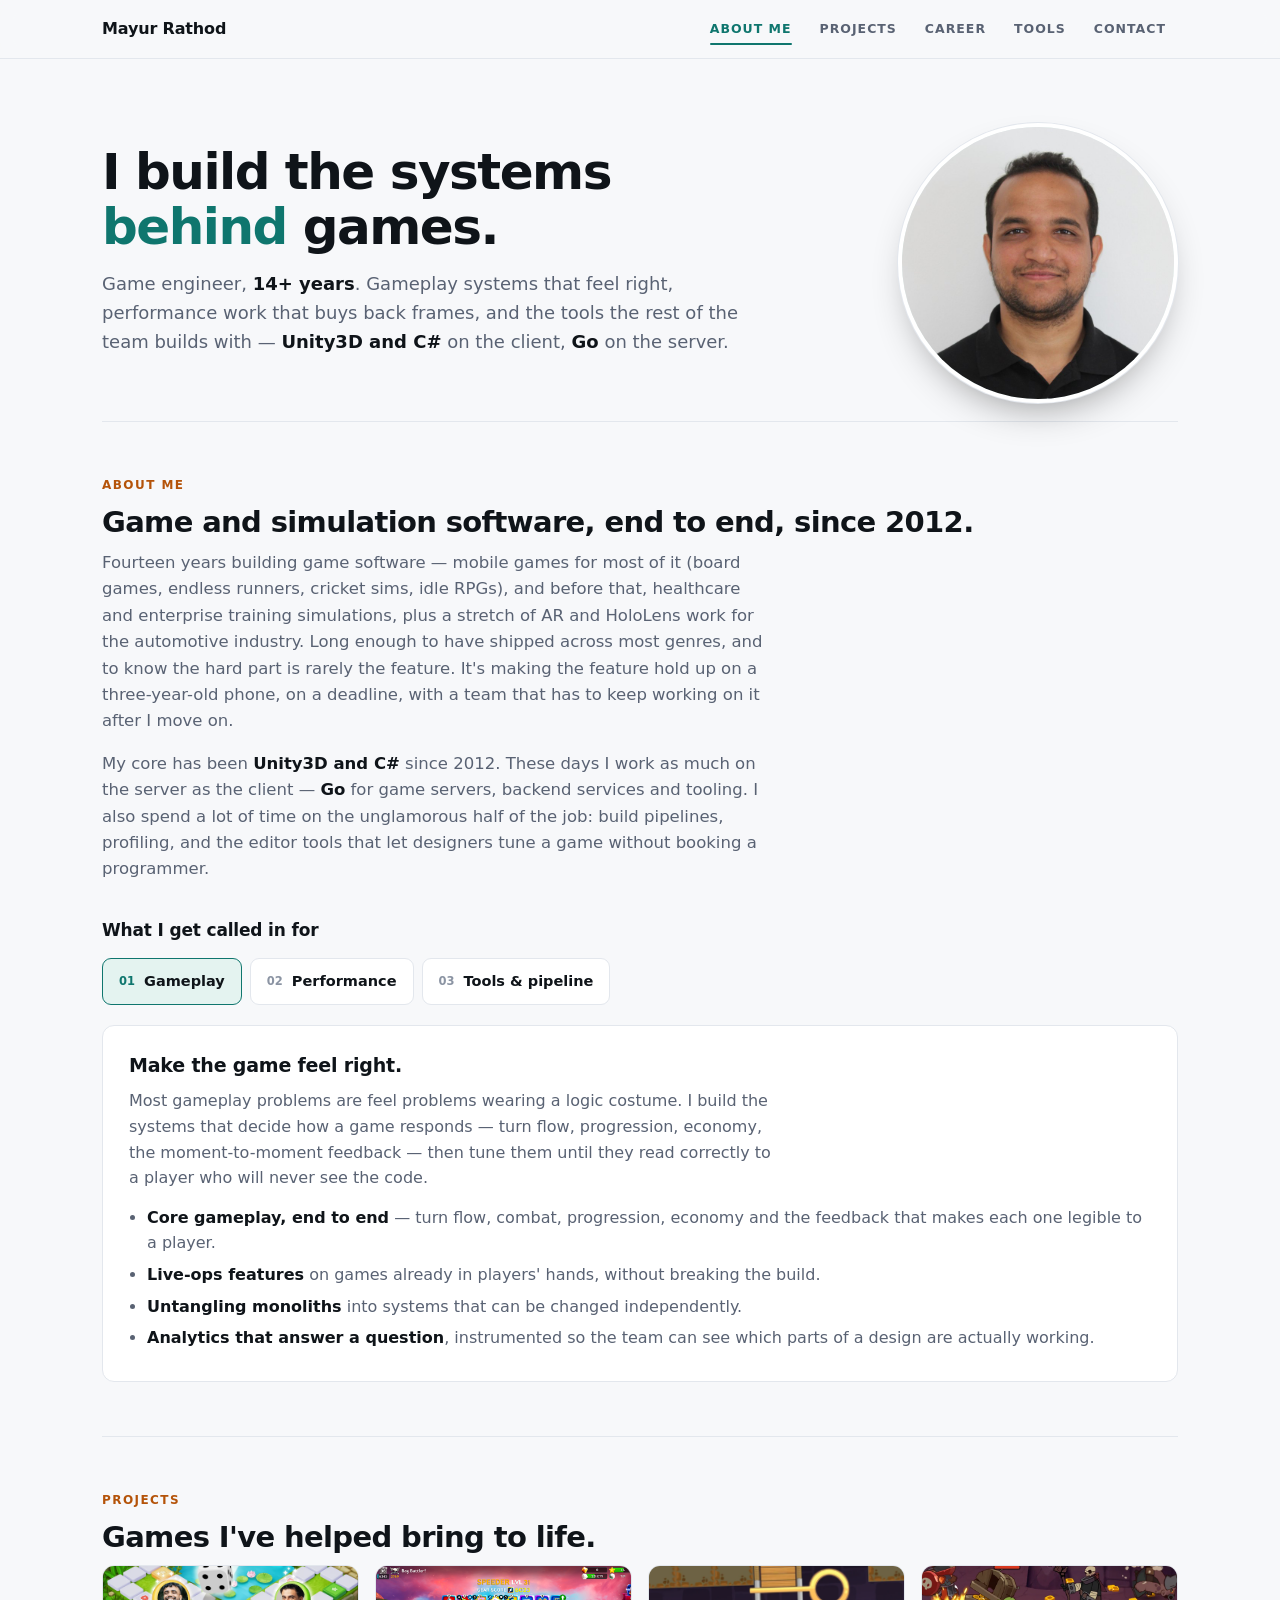
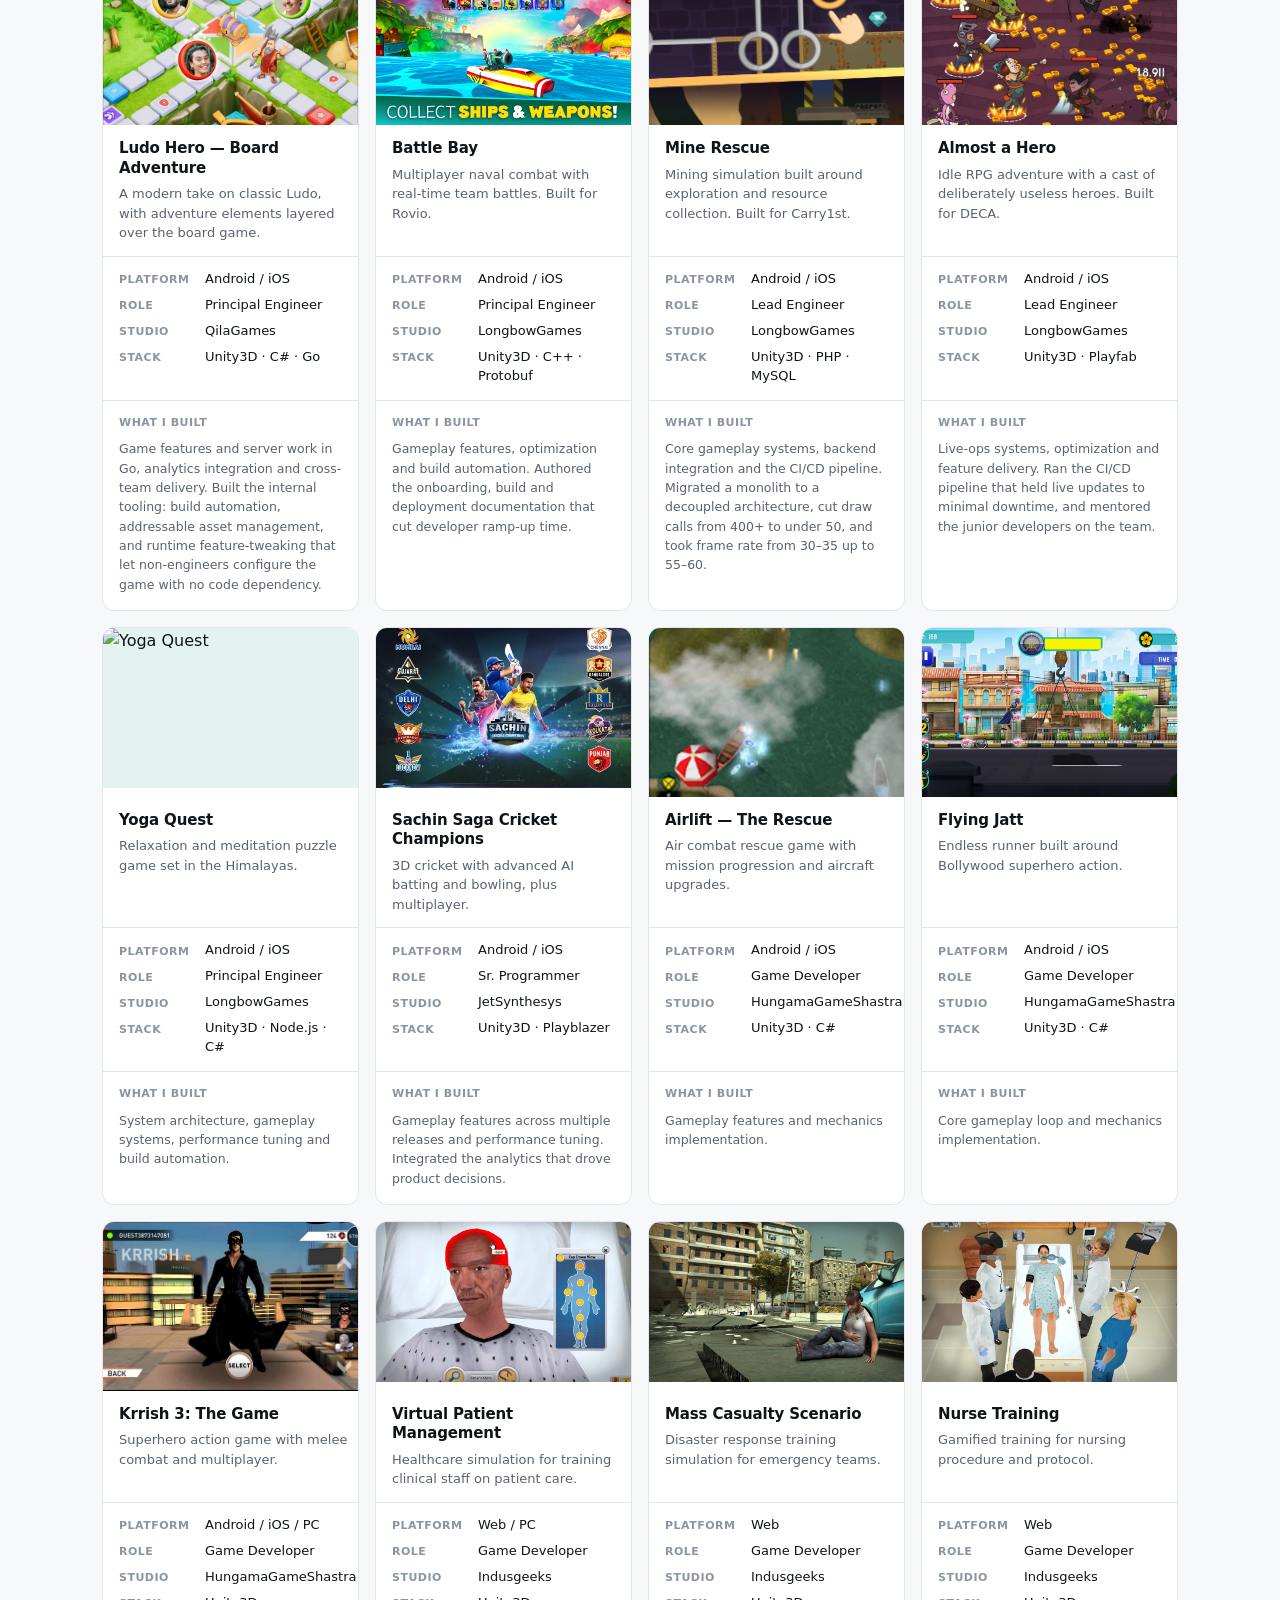
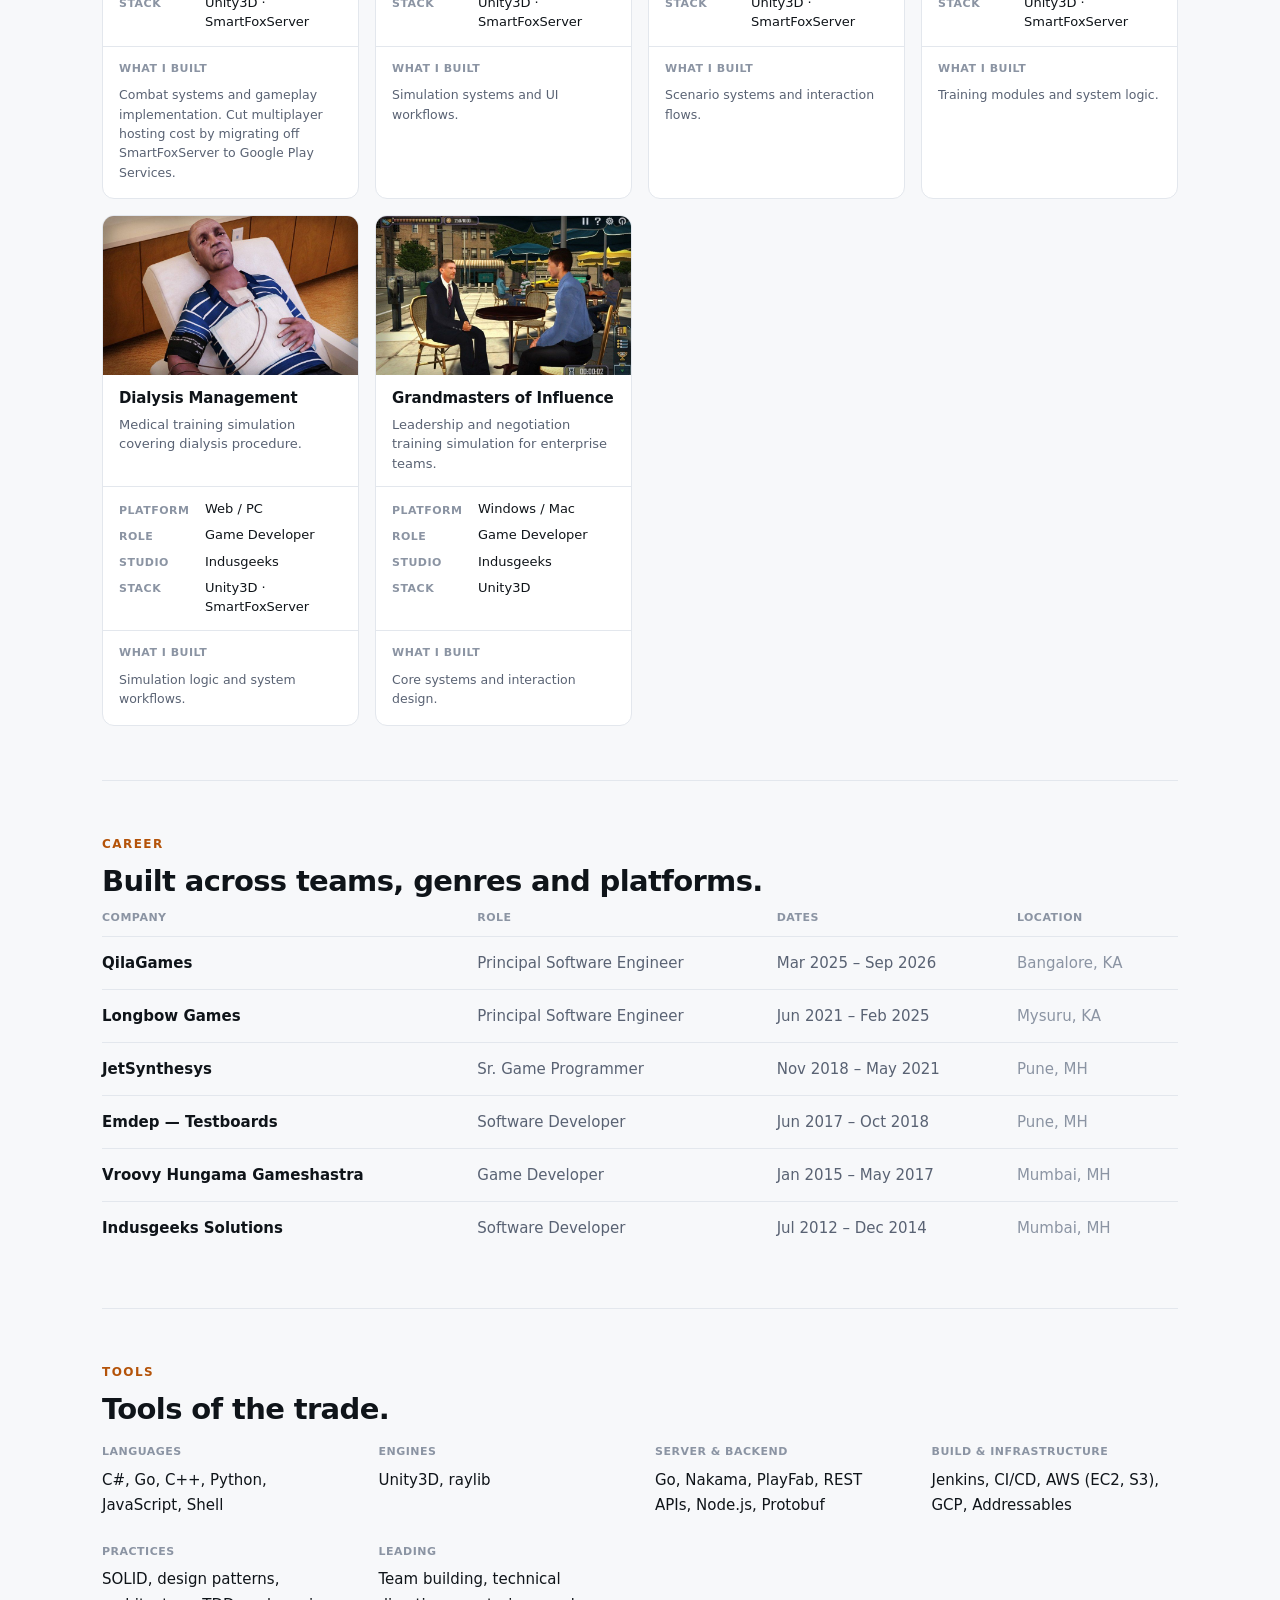
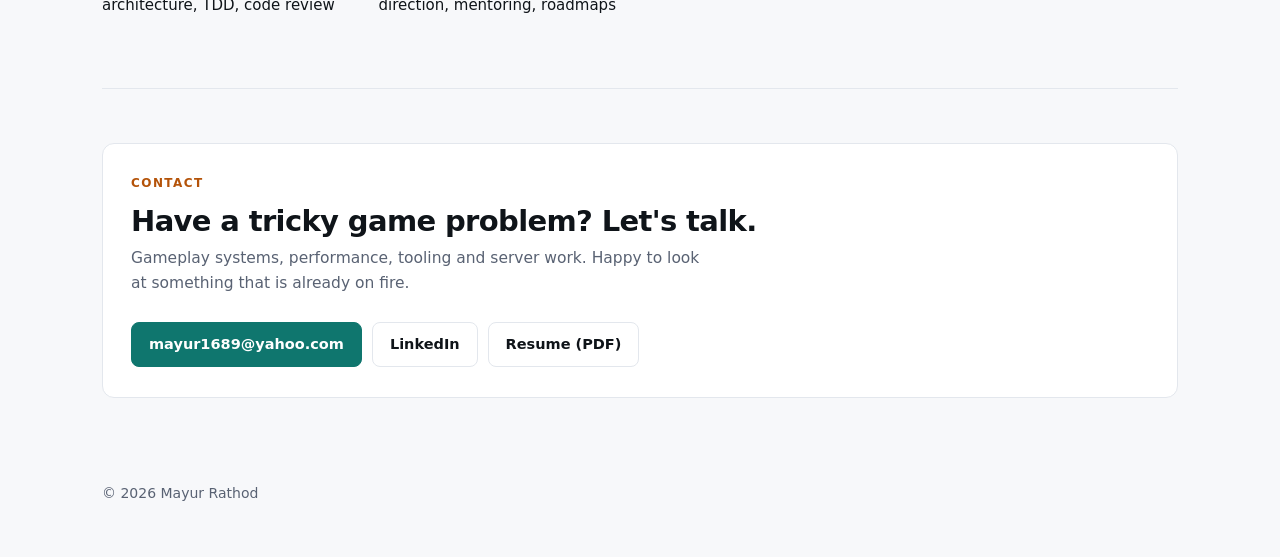
==== commit aa703d4e: "Add Go to the Ludo Hero project card Go was production work on that title, not just a listed skill, " ====
--- a/index.html
+++ b/index.html
@@ -361,11 +361,11 @@
           <dt>Platform</dt><dd>Android / iOS</dd>
           <dt>Role</dt><dd>Principal Engineer</dd>
           <dt>Studio</dt><dd>QilaGames</dd>
-          <dt>Stack</dt><dd>Unity3D &middot; C#</dd>
-        </dl>
-        <div class="built">
-          <span class="pill">What I built</span>
-          <p>Game features, analytics integration and cross-team delivery. Built the internal tooling: build automation, addressable asset management, and runtime feature-tweaking that let non-engineers configure the game with no code dependency.</p>
+          <dt>Stack</dt><dd>Unity3D &middot; C# &middot; Go</dd>
+        </dl>
+        <div class="built">
+          <span class="pill">What I built</span>
+          <p>Game features and server work in Go, analytics integration and cross-team delivery. Built the internal tooling: build automation, addressable asset management, and runtime feature-tweaking that let non-engineers configure the game with no code dependency.</p>
         </div>
       </article>
 
